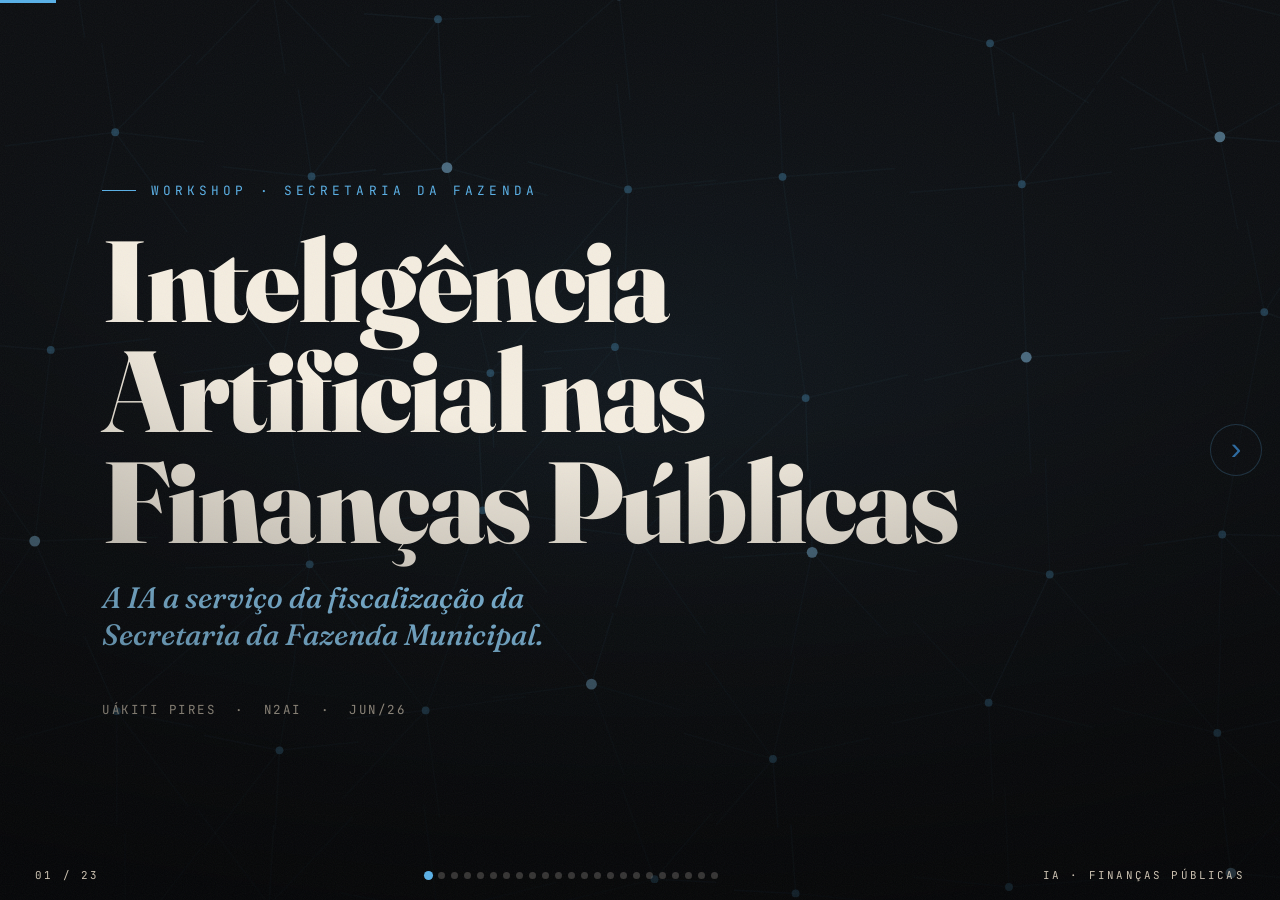
==== index.html @ 107356e9 "Revisão de textos, layout, favicon e transcrição dos slides - Revisão de texto em ~20 slides: título" ====
<!DOCTYPE html>
<html lang="pt-BR">
<head>
<meta charset="UTF-8">
<meta name="viewport" content="width=device-width, initial-scale=1.0, maximum-scale=1.0, user-scalable=no, viewport-fit=cover">
<title>IA nas Finanças Públicas — Workshop</title>
<link rel="icon" href="favicon.ico" sizes="any">
<link rel="preconnect" href="https://fonts.googleapis.com">
<link rel="preconnect" href="https://fonts.gstatic.com" crossorigin>
<link href="https://fonts.googleapis.com/css2?family=Fraunces:ital,opsz,wght@0,9..144,300;0,9..144,500;0,9..144,600;0,9..144,900;1,9..144,500&family=Archivo:wght@300;400;500;600;700&family=JetBrains+Mono:wght@400;600&display=swap" rel="stylesheet">
<link rel="stylesheet" href="css/style.css">
</head>
<body>
<div class="grain"></div>
<div class="vignette"></div>
<div class="progress" id="progress"></div>

<div class="deck" id="deck">

  <!-- ============ SLIDE 1 ============ -->
  <section class="slide active" id="s1">
    <img class="web-bg" src="imgs/connection-web.svg" alt="" aria-hidden="true" />
    <div class="kicker">Workshop · Secretaria da Fazenda</div>
    <h1 class="big">Inteligência<br>Artificial nas<br>Finanças Públicas</h1>
    <p class="sub reveal">A IA a serviço da fiscalização da<br>Secretaria da Fazenda Municipal.</p>
    <p class="meta">Uákiti Pires&nbsp;&nbsp;·&nbsp;&nbsp;N2AI&nbsp;&nbsp;·&nbsp;&nbsp;Jun/26</p>
  </section>

<!-- ============ SLIDE 2 — AGENDA ============ -->
  <section class="slide" id="s2">
    <div class="kicker"><div class="clickcue"><span class="pulse"></span></div>O caminho de hoje</div>
    <h2>Cronograma</h2>
    <div class="agenda">
      <div class="step reveal"><span class="num">01</span><span class="txt">Por que a IA importa — e por que agora</span></div>
      <div class="step reveal"><span class="num">02</span><span class="txt">Quem já trilha esse caminho</span></div>
      <div class="step reveal"><span class="num">03</span><span class="txt">A escada de conceitos: do chat ao agente</span></div>
      <div class="step reveal"><span class="num">04</span><span class="txt">Demonstrações ao vivo</span></div>
      <div class="step reveal"><span class="num">05</span><span class="txt">Como implementar a IA</span></div>
    </div>
  </section>

<!-- ============ SLIDE (novo) — A EVOLUÇÃO DO TRABALHO ============ -->
  <section class="slide" id="s-evolucao">
    <div class="kicker">As mudanças do mundo</div>
    <h2>A evolução do trabalho</h2>
    <div class="carousel" data-carousel>
      <div class="carousel-track">
        <div class="carousel-item"><img src="imgs/evolucao-1-datilografa.png" alt="Datilógrafa à máquina de escrever" /></div>
        <div class="carousel-item"><img src="imgs/evolucao-2-analista.png" alt="Analista ao computador" /></div>
        <div class="carousel-item"><img src="imgs/evolucao-3-programadora.png" alt="Programadora trabalhando com IA" /></div>
      </div>
      <button class="carousel-btn prev" type="button" aria-label="Imagem anterior">&#8249;</button>
      <button class="carousel-btn next" type="button" aria-label="Próxima imagem">&#8250;</button>
      <div class="carousel-dots" aria-hidden="true"></div>
    </div>
  </section>

<!-- ============ SLIDE 4 — EVOLUÇÃO INTERFACES ============ -->
  <section class="slide" id="s4">
    <div class="kicker"><div class="clickcue"><span class="pulse"></span></div>70 anos de história</div>
    <h2>A mesma tarefa,<br>cinco linguagens</h2>
    <div class="evo two-col">
      <div class="evo-left">
        <div class="row reveal"><span class="gen">Binário</span><span class="code">01001000 01001001 00100000 10101010 10100001 00111100 01001000 11011011</span></div>
        <div class="row reveal"><span class="gen">COBOL</span><span class="code">READ ISS-FILE    PERFORM UNTIL EOF    IF VALOR-ISS-ABERTO &gt; 0        ADD VALOR-ISS-ABERTO TO TOTAL-ISS(CONTRIBUINTE)    END-IF    READ ISS-FILE     END-PERFORM     SORT TABELA-CONTRIBUINTES DESCENDING KEY TOTAL-ISS      PERFORM VARYING WS-INDICE FROM 1 BY 1 UNTIL WS-INDICE &gt; 10    DISPLAY CONTRIBUINTE(WS-INDICE) TOTAL-ISS(WS-INDICE)    END-PERFORM</span></div>
        <div class="row reveal"><span class="gen">Python</span><span class="code">df_iss.filter(col("valor_iss_aberto") &gt; 0).groupBy("contribuinte").agg(sum("valor_iss_aberto").alias("total_iss_aberto")).orderBy(desc("total_iss_aberto")).limit(10)</span></div>
        <div class="row reveal"><span class="gen">SQL</span><span class="code">SELECT  contribuinte, SUM(valor_iss_aberto)  FROM tb_iss WHERE valor_iss_aberto &gt; 0 GROUP BY contribuinte ORDER BY 2 DESC LIMIT 10;</span></div>
      </div>
      <div class="evo-right">
        <div class="row reveal prompt"><span class="gen">IA · Prompt</span><span class="code">"mostre os 10 principais contribuintes com ISS em aberto"</span></div>
      </div>
    </div>
  </section>

<!-- ============ SLIDE 3 — CENÁRIO ============ -->
  <section class="slide" id="s3">
    <div class="kicker"><div class="clickcue"><span class="pulse"></span></div>O descompasso</div>
    <div class="concept">
      <div class="txtcol">
        <h2>Os dados crescem<br>A equipe, não</h2>
        <p class="lead reveal">Mais notas fiscais de serviço, mais inscrições em dívida ativa, mais processos — e a mesma quantidade de fiscais. Ao mesmo tempo, a <strong>Lei de Acesso à Informação</strong> e a <strong>Lei de Responsabilidade Fiscal</strong> vigiam cada passo.</p>
        <p class="lead reveal">A análise ainda é feita, hoje, <em class="hl">contribuinte por contribuinte</em>. A IA não substitui o exercício do poder de polícia. Ela amplia o alcance dos seus olhos.</p>
      </div>
      <div class="art">
        <img class="reveal" src="imgs/fiscal_tributário.jpg" alt="Fiscal tributário ao trabalho" />
      </div>
    </div>
  </section>

<!-- ============ SLIDE 5 — NÚMEROS ============ -->
  <section class="slide" id="s5">
    <div class="kicker"><div class="clickcue"><span class="pulse"></span></div>A complexidade brasileira</div>
    <h2>O oceano em que<br>vocês nadam</h2>
    <div class="nums">
      <div class="n reveal"><div class="fig">+541 mil</div><div class="cap">normas tributárias criadas desde a Constituição de 1988 (IBPT)</div></div>
      <div class="n reveal"><div class="fig">~R$ 5,69 tri</div><div class="cap">contencioso tributário estimado em 2020 (Insper)</div></div>
      <div class="n reveal"><div class="fig">1.500 h</div><div class="cap">por ano para uma empresa cumprir obrigações fiscais — entre as piores do mundo (Banco Mundial)</div></div>
    </div>
    <p class="lead reveal" style="margin-top:2rem">Antes mesmo de absorver a Reforma da <strong>Emenda Constitucional nº 132/2023</strong>. Nenhum ser humano consegue manter esse volume de informações apenas na memória enquanto cruza milhões de lançamentos.</p>
  </section>

<!-- ============ SLIDE 7 — PAPEL DO FISCAL (perspectiva c/ ilustração) ============ -->
  <section class="slide" id="s7">
    <div class="persp">
      <div class="txtcol">
        <div class="kicker"><div class="clickcue"><span class="pulse"></span></div>O papel do fiscal</div>
        <h2>A IA é o seu copiloto</h2>
        <p class="lead reveal">A IA tira o trabalho mecânico e devolve o que define a profissão: análise, interpretação da norma, juízo.</p>
        <p class="lead reveal">A decisão de autuar e o lançamento do crédito tributário são exercício do <strong>poder de polícia</strong> — e o poder de polícia, por lei e por natureza, é <em class="hl">indelegável</em>. A máquina não tem, e não pode ter, essa competência. Ela é de vocês.</p>
      </div>
      <div class="illus">
        <!-- ilustração: cockpit / copiloto, baseada no texto -->
        <img class="reveal" src="imgs/ia-copilot.png" alt="A IA como copiloto do fiscal" />
      </div>
    </div>
  </section>

<!-- ============ SLIDE 6 — PROVA SOCIAL ============ -->
  <section class="slide" id="s6">
    <div class="kicker">Quem já está nessa estrada</div>
    <h2>Não é futuro<br>É notícia de jornal</h2>
    <div class="carousel news-carousel" data-carousel data-autoplay>
      <div class="carousel-track">
        <div class="carousel-item" data-site="SEFAZ-CE" data-url="https://www.ce.gov.br/sefaz/2025/02/19/sefaz-utiliza-inteligencia-artificial-para-detectar-empresas-noteiras/"><img src="imgs/noticia_1_sefazce_ia-detecta-empresas-noteiras.png" alt="Notícia — SEFAZ-CE"></div>
        <div class="carousel-item" data-site="Serpro" data-url="http://serpro.gov.br/menu/noticias/noticias-2025/ia-contra-fraudes-congresso-febraban/"><img src="imgs/noticia_2_serpro_ia-contra-fraudes-2-congresso-febraban.png" alt="Notícia — Serpro"></div>
        <div class="carousel-item" data-site="Contec" data-url="https://contec.org.br/contra-golpes-virtuais-veja-como-bancos-usam-ia-para-rastrear-acoes-suspeitas-e-barrar-ameacas/"><img src="imgs/noticia_3_contec_ia-contra-golpes-virtuais.png" alt="Notícia — Contec"></div>
        <div class="carousel-item" data-site="Feedzai" data-url="https://www.feedzai.com/pt-br/pressrelease/tendencias-de-fraude-com-ia-2025/"><img src="imgs/noticia_4_feedzai_fraudes-com-ia.png" alt="Notícia — Feedzai"></div>
        <div class="carousel-item" data-site="MGI · gov.br" data-url="https://www.gov.br/gestao/pt-br/assuntos/noticias/2026/abril/mgi-institui-politica-de-governanca-de-inteligencia-artificial-no-ambito-do-ministerio"><img src="imgs/noticia_5_gov.br_politica-mgi-para-ia.png" alt="Notícia — MGI"></div>
        <div class="carousel-item" data-site="MGI · gov.br" data-url="https://www.gov.br/gestao/pt-br/central-de-conteudo/publicacoes/planos/e-ia"><img src="imgs/noticia_6_gov.br_estrategia-ia-eai-mgi.png" alt="Notícia — MGI (E-IA)"></div>
        <div class="carousel-item" data-site="Receita Federal" data-url="https://www.gov.br/receitafederal/pt-br/assuntos/noticias/2026/fevereiro/receita-federal-publica-politica-de-inteligencia-artificial-com-foco-em-responsabilidade-transparencia-e-supervisao-humana"><img src="imgs/noticia_7_receitafederal_ia-responsavel.png" alt="Notícia — Receita Federal"></div>
        <div class="carousel-item" data-site="Min. da Fazenda" data-url="https://www.gov.br/fazenda/pt-br/assuntos/noticias/2025/junho/regulacao-equilibrada-da-inteligencia-artificial-ajudara-a-fortalecer-o-novo-ciclo-de-desenvolvimento-do-pais"><img src="imgs/noticia_8_fazenda_regulacao-ia.png" alt="Notícia — Ministério da Fazenda"></div>
        <div class="carousel-item" data-site="Correio da Manhã" data-url="https://www.correiodamanha.com.br/nacional/brasil/2026/05/285198-governo-defende-regulacao-da-ia-por-nivel-de-risco.html"><img src="imgs/noticia_9_correiodamanha_regulacao-ia.png" alt="Notícia — Correio da Manhã"></div>
        <div class="carousel-item" data-site="Fazenda RS" data-url="https://fazenda.rs.gov.br/uso-de-ia-no-servico-publico-e-tema-de-workshop"><img src="imgs/noticia_10_fazenda-rs_workshop-ia.png" alt="Notícia — Fazenda RS"></div>
        <div class="carousel-item" data-site="Febraban Tech" data-url="https://febrabantech.febraban.org.br/temas/inteligencia-artificial/febraban-tech-2026-destaca-parceria-entre-ia-autonoma-e-lideranca-humana"><img src="imgs/noticia_11_febrabantech_ia-febraban-tech-2026.png" alt="Notícia — Febraban Tech"></div>
        <div class="carousel-item" data-site="Febraban" data-url="https://portal.febraban.org.br/noticia/4396/pt-br/"><img src="imgs/noticia_12_febraban_ia-estudo-febraban.png" alt="Notícia — Febraban"></div>
        <div class="carousel-item" data-site="InvestNews" data-url="https://investnews.com.br/financas/tentativas-golpes-financeiros-usam-ia/"><img src="imgs/noticia_13_investnews_golpes-deepfak-ia.png" alt="Notícia — InvestNews"></div>
      </div>
      <button class="carousel-btn prev" type="button" aria-label="Notícia anterior">&#8249;</button>
      <button class="carousel-btn next" type="button" aria-label="Próxima notícia">&#8250;</button>
      <div class="carousel-caption"><a class="carousel-cap-link" href="#" target="_blank" rel="noopener"></a></div>
      <div class="carousel-dots" aria-hidden="true"></div>
    </div>
    <p class="carousel-note">Casos reais de adoção de IA no setor público e privado.</p>
  </section>

<!-- ============ SLIDE 8 — 5W2H ============ -->
  <section class="slide" id="s8">
    <div class="kicker"><div class="clickcue"><span class="pulse"></span></div>O que a IA já faz</div>
    <div class="concept">
      <div class="txtcol">
        <h2>O que a máquina responde?</h2>
        <p class="lead reveal">Por décadas o computador só respondia perguntas fáceis como: <em class="hl">o que, quem, quando, onde e quanto</em>. Bastava consultar um banco de dados. O salto da IA está no difícil — o <em class="hl">por quê</em> e o <em class="hl">como</em>.</p>
      </div>
      <div class="art">
        <svg class="responde reveal" viewBox="0 0 640 480" xmlns="http://www.w3.org/2000/svg" font-family="Archivo, Arial, sans-serif" text-anchor="middle">
          <defs>
            <marker id="ah-pc" viewBox="0 0 10 10" refX="8.5" refY="5" markerWidth="6.5" markerHeight="6.5" orient="auto"><path d="M0,1 L9,5 L0,9 Z" fill="#9098a0"/></marker>
            <marker id="ah-ia" viewBox="0 0 10 10" refX="8.5" refY="5" markerWidth="6.5" markerHeight="6.5" orient="auto"><path d="M0,1 L9,5 L0,9 Z" fill="#5ab0e6"/></marker>
          </defs>
          <text x="320" y="36" fill="#8fd0f7" font-size="26" font-weight="700" letter-spacing="2">5W2H</text>
          <circle cx="78" cy="250" r="58" fill="#9098a0" stroke="#c4c9cf" stroke-width="2"/>
          <text x="78" y="259" fill="#ffffff" font-size="26" font-weight="700">PC</text>
          <circle cx="562" cy="250" r="58" fill="#8fd0f7" stroke="#5ab0e6" stroke-width="2"/>
          <text x="562" y="259" fill="#0d3553" font-size="26" font-weight="700">IA</text>
          <!-- cada linha do 5W2H + suas setas conectadas; revelação sequencial -->
          <g class="w2h-row" font-size="15.5" style="animation-delay:.12s">
            <line class="arr arr-pc" x1="138" y1="250" x2="210" y2="108" marker-end="url(#ah-pc)"/>
            <line class="arr arr-ia" x1="502" y1="250" x2="430" y2="108" marker-end="url(#ah-ia)"/>
            <text x="320" y="112" fill="#e6dfd2"><tspan fill="#8fd0f7" font-weight="600">What</tspan> (o quê) – descreve</text>
          </g>
          <g class="w2h-row" font-size="15.5" style="animation-delay:.30s">
            <line class="arr arr-ia" x1="502" y1="250" x2="430" y2="154" marker-end="url(#ah-ia)"/>
            <text x="320" y="158" fill="#e6dfd2"><tspan fill="#8fd0f7" font-weight="600">Why</tspan> (por quê) – explica</text>
          </g>
          <g class="w2h-row" font-size="15.5" style="animation-delay:.48s">
            <line class="arr arr-pc" x1="138" y1="250" x2="210" y2="200" marker-end="url(#ah-pc)"/>
            <line class="arr arr-ia" x1="502" y1="250" x2="430" y2="200" marker-end="url(#ah-ia)"/>
            <text x="320" y="204" fill="#e6dfd2"><tspan fill="#8fd0f7" font-weight="600">Who</tspan> (quem) – identifica</text>
          </g>
          <g class="w2h-row" font-size="15.5" style="animation-delay:.66s">
            <line class="arr arr-pc" x1="138" y1="250" x2="210" y2="246" marker-end="url(#ah-pc)"/>
            <line class="arr arr-ia" x1="502" y1="250" x2="430" y2="246" marker-end="url(#ah-ia)"/>
            <text x="320" y="250" fill="#e6dfd2"><tspan fill="#8fd0f7" font-weight="600">When</tspan> (quando) – data</text>
          </g>
          <g class="w2h-row" font-size="15.5" style="animation-delay:.84s">
            <line class="arr arr-pc" x1="138" y1="250" x2="210" y2="292" marker-end="url(#ah-pc)"/>
            <line class="arr arr-ia" x1="502" y1="250" x2="430" y2="292" marker-end="url(#ah-ia)"/>
            <text x="320" y="296" fill="#e6dfd2"><tspan fill="#8fd0f7" font-weight="600">Where</tspan> (onde) – localiza</text>
          </g>
          <g class="w2h-row" font-size="15.5" style="animation-delay:1.02s">
            <line class="arr arr-ia" x1="502" y1="250" x2="430" y2="338" marker-end="url(#ah-ia)"/>
            <text x="320" y="342" fill="#e6dfd2"><tspan fill="#8fd0f7" font-weight="600">How</tspan> (como) – executa</text>
          </g>
          <g class="w2h-row" font-size="15.5" style="animation-delay:1.20s">
            <line class="arr arr-pc" x1="138" y1="250" x2="210" y2="384" marker-end="url(#ah-pc)"/>
            <line class="arr arr-ia" x1="502" y1="250" x2="430" y2="384" marker-end="url(#ah-ia)"/>
            <text x="320" y="388" fill="#e6dfd2"><tspan fill="#8fd0f7" font-weight="600">How much</tspan> (quanto) – estima</text>
          </g>
        </svg>
      </div>
    </div>
  </section>

<!-- ============ SLIDE (novo) — A IMPRECISÃO DA IA ============ -->
  <section class="slide" id="s-imprecisao">
    <div class="kicker"><div class="clickcue"><span class="pulse"></span></div>Errar é humano?</div>
    <div class="concept">
      <div class="txtcol">
        <h2>A imprecisão da IA</h2>
        <p class="lead reveal">Hoje a IA <em class="hl">alucina, delira, esquece</em> e até pode inventar um artigo de lei com cara de verdade, afirmando categoricamente que está certa mesmo estando errada.<br>Já os humanos, além de poderem cometer <em class="hl">os mesmos erros</em>, ainda se cansam, se distraem, têm vieses e não conseguem ler nem lembrar milhões de registros.</p>
      </div>
      <div class="art">
        <img class="reveal" src="imgs/calculadora_x_dados.png" alt="Calculadora e dados — precisão e imprecisão" />
      </div>
    </div>
  </section>

<!-- ============ SLIDE 9 — LIMITES ============ -->
  <section class="slide" id="s9">
    <div class="kicker"><div class="clickcue"><span class="pulse"></span></div>Limites — de máquinas e de humanos</div>
    <div class="concept">
      <div class="txtcol">
        <h2>IA x Humanos</h2>
        <p class="lead reveal">Então a solução é não confiar cegamente em nenhum dos dois. Precisamos planejar uma forma de trabalho conjunto para que um corrija o outro: a máquina amplia o alcance e a velocidade; o humano valida o juízo e a veracidade.<br>Os erros de um não são os erros do outro.</p>
      </div>
      <div class="art">
        <img class="reveal" src="imgs/humano_x_ia.png" alt="Humano e IA em colaboração" />
      </div>
    </div>
  </section>

<!-- ============ SLIDE 11 — EFICIÊNCIA x EFICÁCIA ============ -->
  <section class="slide" id="s11">
    <div class="kicker"><div class="clickcue"><span class="pulse"></span></div>A distinção que muda tudo</div>
    <h2>Eficiência não é<br>eficácia</h2>
    <div class="effgrid">
      <div class="box"><h3>Eficiência</h3><p>Fazer a tarefa do jeito certo — com menos esforço e menos tempo.</p></div>
      <div class="box"><h3>Eficácia</h3><p>Fazer a tarefa <em class="hl">certa</em> — aquela que realmente produz resultado.</p></div>
    </div>
    <div class="reveal" style="margin-top:2rem;display:flex;align-items:center;gap:1.6rem;flex-wrap:wrap">
      <span class="mult">10×</span>
      <p class="lead" style="margin-top:0;max-width:40ch">O profissional <strong>sênior</strong>, que já sabe qual é a tarefa certa, multiplica a produtividade ao delegar a execução à IA. Nas mãos erradas, a IA só acelera o erro.</p>
      <span class="rocket-link" modal-link="https://horariomundial.lorduakiti.com.br/about.html" role="button" tabindex="0" aria-label="Saiba mais" title="Saiba mais">
        <svg viewBox="0 0 24 24" fill="none" stroke="currentColor" stroke-width="1.6" stroke-linecap="round" stroke-linejoin="round" aria-hidden="true">
          <path d="M4.5 16.5c-1.5 1.26-2 5-2 5s3.74-.5 5-2c.71-.84.7-2.13-.09-2.91a2.18 2.18 0 0 0-2.91-.09z"/>
          <path d="m12 15-3-3a22 22 0 0 1 2-3.95A12.88 12.88 0 0 1 22 2c0 2.72-.78 7.5-6 11a22.35 22.35 0 0 1-4 2z"/>
          <path d="M9 12H4s.55-3.03 2-4c1.62-1.08 5 0 5 0"/>
          <path d="M12 15v5s3.03-.55 4-2c1.08-1.62 0-5 0-5"/>
        </svg>
      </span>
    </div>
  </section>

<!-- ============ SLIDE 12 — GOVERNANÇA ============ -->
  <section class="slide" id="s12">
    <div class="kicker"><div class="clickcue"><span class="pulse"></span></div>Dados, governança &amp; LGPD</div>
    <div class="concept">
      <div class="txtcol">
        <h2>Governança não é freio<br>É a condição</h2>
        <p class="lead">Sem dado de qualidade, não há IA confiável. No setor público, ela opera sob a <strong>LGPD</strong> e o <strong>sigilo fiscal</strong>, com controle de acesso e supervisão humana.</p>
        <p class="lead reveal">Se a IA aponta um contribuinte, ela precisa explicar por que apontou aquele contribuinte com as devidas justificativas dos motivos da indicação — como um auto de infração precisa de <em class="hl">motivação</em>. IA sem fundamentação não se sustenta num processo. Assim como um lançamento sem motivação não se sustenta.</p>
      </div>
      <div class="art">
        <div class="carousel flow-carousel" data-carousel>
          <div class="carousel-track">
            <div class="carousel-item"><img src="imgs/fluxo_dados_1.jpg" alt="Fluxo de dados — etapa 1"></div>
            <div class="carousel-item"><img src="imgs/fluxo_dados_2.jpg" alt="Fluxo de dados — etapa 2"></div>
            <div class="carousel-item"><img src="imgs/fluxo_dados_3.jpg" alt="Fluxo de dados — etapa 3"></div>
            <div class="carousel-item"><img src="imgs/fluxo_dados_4.jpg" alt="Fluxo de dados — etapa 4"></div>
            <div class="carousel-item"><img src="imgs/fluxo_dados_5.jpg" alt="Fluxo de dados — etapa 5"></div>
          </div>
          <button class="carousel-btn prev" type="button" aria-label="Anterior">&#8249;</button>
          <button class="carousel-btn next" type="button" aria-label="Próxima">&#8250;</button>
          <div class="carousel-dots" aria-hidden="true"></div>
        </div>
      </div>
    </div>
  </section>

<!-- ============ SLIDE 13 — CAMADA ONTOLÓGICA ============ -->
  <section class="slide" id="s13">
    <div class="kicker"><div class="clickcue"><span class="pulse"></span></div>A fundação invisível</div>
    <div class="concept">
      <div class="txtcol">
        <h2>A camada<br>ontológica</h2>
        <p class="lead">A camada ontológica, ou informações de metadados dos processos, é um mapa de significados que ensina à máquina o que é um <strong>contribuinte</strong>, um <strong>fato gerador</strong>, o que separa um débito <em class="hl">suspenso</em> de um em <em class="hl">dívida ativa</em>.</p>
        <p class="lead reveal">É para a IA o que as definições do Código Tributário são para o Direito. Sem o mapa, a IA adivinha. Com ele, ela raciocina sobre a realidade jurídica do município.</p>
      </div>
      <div class="art">
        <svg class="wordcloud" viewBox="0 0 600 520" xmlns="http://www.w3.org/2000/svg" font-family="Archivo, Arial, sans-serif" text-anchor="middle">
          <rect class="cloud-bg" x="0" y="0" width="600" height="520" rx="14" fill="#ffffff"/>
          <g class="cloud-level" data-level="1" fill="#3a3a3a" font-weight="600" font-size="24">
            <text x="293.5" y="213.6">SEFAZ</text>
            <text x="325.0" y="327.2">ICMS</text>
            <text x="269.1" y="327.5">ISS</text>
            <text x="233.0" y="203.8">IOF</text>
            <text x="286.3" y="174.1">CAT</text>
            <text x="347.8" y="183.6">PAT</text>
            <text x="343.1" y="363.0">ITBI</text>
            <text x="275.4" y="371.6">IPTU</text>
            <text x="215.5" y="336.1">IPVA</text>
            <text x="248.7" y="143.9">Fazenda</text>
            <text x="336.2" y="136.5">FISCO</text>
            <text x="411.1" y="185.1">DIFAL</text>
            <text x="402.4" y="335.4">NFe</text>
          </g>
          <g class="cloud-level" data-level="2" fill="#585858" font-weight="600" font-size="19">
            <text x="363.2" y="396.2">Federal</text>
            <text x="269.9" y="409.8">Estadual</text>
            <text x="186.8" y="362.6">Municipal</text>
            <text x="185.1" y="200.8">DTe</text>
            <text x="437.2" y="238.3">AR</text>
            <text x="229.1" y="106.9">Lei 192/2022</text>
            <text x="440.3" y="155.6">Lei 116/2003</text>
            <text x="385.1" y="430.1">Lei 87/1996</text>
            <text x="227.0" y="438.9">Lei 8.137/1990</text>
            <text x="238.5" y="81.4">Lei 8.429/1992</text>
            <text x="404.9" y="98.7">Lei 12.527/2011</text>
            <text x="475.1" y="368.6">Lei 13.709/2018</text>
            <text x="500.6" y="284.2">Lei 5.172/1966</text>
            <text x="333.3" y="469.3">Lei 11.101/2005</text>
          </g>
          <g class="cloud-level" data-level="3" fill="#787878" font-weight="500" font-size="14.5">
            <text x="451.4" y="213.8">Constituição Federal 1988</text>
            <text x="155.2" y="304.0">LGPD</text>
            <text x="167.9" y="334.4">LAI</text>
            <text x="131.5" y="388.7">Lei Estadual 104/2013</text>
            <text x="110.1" y="169.3">Lei Estadual 16469/2009</text>
            <text x="252.1" y="54.9">Lei Estadual 13800/2001</text>
            <text x="109.7" y="278.3">CTE 11651/1991</text>
            <text x="468.2" y="124.7">Decreto RCTE 4852/1997</text>
            <text x="110.7" y="236.4">IN I99/2022-SRE</text>
            <text x="465.6" y="341.2">Anexo XII</text>
            <text x="498.9" y="238.6">Anexo XVIII</text>
            <text x="103.0" y="140.5">Ajuste SINIEF 7/2005</text>
            <text x="270.0" y="31.0">Ajuste SINIEF 19/2016</text>
            <text x="346.2" y="506.2">Ajuste SINIEF 21/2010</text>
            <text x="452.1" y="56.1">Lei Municipal 01/1998</text>
            <text x="155.8" y="491.1">Lei Municipal 1.488/2010</text>
            <text x="300.0" y="264.9">Lei Complementar Municipal 101/2000</text>
            <text x="300.0" y="264.9">Emenda Constitucional 132/2023</text>
            <text x="452.9" y="318.1">FICG</text>
            <text x="120.8" y="195.5">FIEG</text>
            <text x="449.1" y="403.3">FAEG</text>
            <text x="117.9" y="319.3">CRA</text>
            <text x="107.9" y="349.2">CRC</text>
            <text x="518.0" y="305.7">CRE</text>
            <text x="133.6" y="422.0">ADI</text>
            <text x="134.4" y="100.0">ADC</text>
            <text x="532.6" y="332.3">ADPF</text>
            <text x="482.8" y="425.9">RE-RG</text>
            <text x="443.7" y="462.5">PETEL</text>
            <text x="55.4" y="319.6">Fudeinfra</text>
            <text x="54.1" y="209.9">PROGOIÁS</text>
            <text x="402.6" y="28.6">FOMENTAR</text>
            <text x="550.2" y="192.6">PRODUZIR</text>
          </g>
          <g class="cloud-level" data-level="4" fill="#9c9c9c" font-weight="400" font-size="12">
            <text x="72.0" y="408.0">Fiscalização</text>
            <text x="109.4" y="453.8">Infrações</text>
            <text x="45.4" y="355.0">Tributos</text>
            <text x="129.2" y="255.0">Ativo</text>
            <text x="100.9" y="76.0">Passivo</text>
            <text x="526.7" y="100.6">Receita</text>
            <text x="557.6" y="153.8">Despesa</text>
            <text x="558.6" y="305.4">Dívida</text>
            <text x="461.8" y="186.2">CPF</text>
            <text x="99.8" y="108.7">CNPJ</text>
            <text x="551.6" y="393.6">Intimação</text>
            <text x="517.8" y="445.9">Ampla Defesa</text>
            <text x="106.6" y="42.3">Contraditório</text>
            <text x="300.0" y="264.1">Imposto Interestadual</text>
            <text x="505.4" y="20.1">Base de Cálculo</text>
            <text x="300.0" y="264.1">Alíquota Estadual</text>
            <text x="300.0" y="264.1">Alíquota Municipal</text>
            <text x="473.3" y="489.6">Fato Gerador</text>
            <text x="300.0" y="264.1">Créditos Tributários</text>
          </g>
          <g class="cloud-level" data-level="5" fill="#c2c2c2" font-weight="400" font-size="9.5">
            <text x="520.9" y="255.5">Contribuinte</text>
            <text x="73.7" y="17.0">Não Contribuinte</text>
            <text x="344.6" y="155.2">Dias Úteis</text>
            <text x="555.1" y="427.5">Impugnação</text>
            <text x="42.5" y="435.4">Conselheiros</text>
            <text x="554.0" y="464.1">Presidente</text>
            <text x="300.0" y="263.2">Notórios Conhecimentos</text>
            <text x="300.0" y="263.2">Representação Fazendária</text>
            <text x="31.0" y="296.5">Recorrer</text>
            <text x="88.9" y="257.6">Prazos</text>
            <text x="300.0" y="263.2">Súmula Vinculante</text>
            <text x="246.5" y="162.5">Local</text>
            <text x="573.1" y="334.6">Consumo</text>
            <text x="26.7" y="110.1">Crédito</text>
            <text x="576.1" y="211.7">Débito</text>
            <text x="300.0" y="263.2">Denúncia Espontânea</text>
            <text x="548.1" y="501.9">Denúncia</text>
            <text x="30.1" y="34.0">Embargo</text>
            <text x="300.0" y="263.2">Fiscalização</text>
            <text x="300.0" y="263.2">Ordem de Serviço</text>
            <text x="300.0" y="263.2">Nulidade Absoluta</text>
            <text x="300.0" y="263.2">Princípios</text>
            <text x="300.0" y="263.2">Elisão Fiscal</text>
            <text x="300.0" y="263.2">Arrendamento Mercantil</text>
            <text x="300.0" y="263.2">Isenção</text>
            <text x="300.0" y="263.2">Responsável</text>
            <text x="300.0" y="263.2">Solidário</text>
            <text x="300.0" y="263.2">Transporte</text>
            <text x="300.0" y="263.2">Mercadoria</text>
            <text x="300.0" y="263.2">Comunicação</text>
            <text x="300.0" y="263.2">Transferência</text>
            <text x="300.0" y="263.2">Responsabilidade Tributária</text>
            <text x="300.0" y="263.2">Responsável</text>
            <text x="300.0" y="263.2">Sujeição Passiva</text>
            <text x="300.0" y="263.2">Contabilidade</text>
            <text x="300.0" y="263.2">Incidência</text>
            <text x="300.0" y="263.2">Vigência</text>
            <text x="300.0" y="263.2">Aplicação</text>
            <text x="300.0" y="263.2">Integração</text>
            <text x="300.0" y="263.2">Interpretação</text>
            <text x="300.0" y="263.2">Aspectos</text>
            <text x="300.0" y="263.2">Supervisão</text>
            <text x="300.0" y="263.2">Orientação</text>
            <text x="300.0" y="263.2">Controle</text>
            <text x="300.0" y="263.2">Arrecadação Tributária</text>
            <text x="300.0" y="263.2">Economia</text>
            <text x="29.5" y="236.9">Ética</text>
            <text x="300.0" y="263.2">Servidor Público</text>
            <text x="300.0" y="263.2">Direito Administrativo</text>
            <text x="300.0" y="263.2">Improbidade Administrativa</text>
            <text x="300.0" y="263.2">Administração Pública</text>
            <text x="300.0" y="263.2">Direito Tributário</text>
            <text x="300.0" y="263.2">Legislação</text>
            <text x="300.0" y="263.2">Repartição Constitucional</text>
            <text x="300.0" y="263.2">Pessoal</text>
            <text x="300.0" y="263.2">Terceiros</text>
            <text x="300.0" y="263.2">Sucessores</text>
            <text x="300.0" y="263.2">Plano de Contas</text>
            <text x="300.0" y="263.2">Demonstrações Contábeis</text>
            <text x="300.0" y="263.2">Plurianual</text>
            <text x="300.0" y="263.2">Diretrizes Orçamentárias</text>
            <text x="300.0" y="263.2">Licitação</text>
            <text x="300.0" y="263.2">Empenho</text>
            <text x="300.0" y="263.2">Liquidação</text>
            <text x="300.0" y="263.2">Pagamento</text>
            <text x="300.0" y="263.2">Poder de Polícia</text>
            <text x="300.0" y="263.2">Auto de Infração</text>
            <text x="300.0" y="263.2">Execução Fiscal</text>
            <text x="300.0" y="263.2">Responsabilidade Fiscal</text>
            <text x="300.0" y="263.2">Natureza Jurídica</text>
            <text x="300.0" y="263.2">Competência Tributária</text>
            <text x="300.0" y="263.2">Imunidade</text>
            <text x="300.0" y="263.2">Fato Imponível</text>
            <text x="300.0" y="263.2">Ano Calendário</text>
            <text x="300.0" y="263.2">Limites</text>
            <text x="300.0" y="263.2">Certidões</text>
            <text x="554.3" y="69.6">Bens</text>
            <text x="26.0" y="72.8">Fraude</text>
            <text x="300.0" y="263.2">Alienação</text>
            <text x="300.0" y="263.2">Ilimitado</text>
            <text x="300.0" y="263.2">Limitado</text>
            <text x="300.0" y="263.2">Quotas</text>
            <text x="300.0" y="263.2">Sociedades</text>
            <text x="300.0" y="263.2">Sócios</text>
            <text x="300.0" y="263.2">Falência</text>
            <text x="300.0" y="263.2">Cobrança</text>
            <text x="300.0" y="263.2">Preferências</text>
            <text x="300.0" y="263.2">Garantias</text>
            <text x="300.0" y="263.2">Privilégios</text>
            <text x="300.0" y="263.2">Denúncia</text>
            <text x="300.0" y="263.2">Modalidades</text>
            <text x="300.0" y="263.2">Suspensão</text>
            <text x="300.0" y="263.2">Extinção</text>
            <text x="300.0" y="263.2">Recuperação Judicial</text>
            <text x="300.0" y="263.2">Crimes</text>
            <text x="300.0" y="263.2">Relações de Consumo</text>
            <text x="300.0" y="263.2">Súmula Vinculante</text>
            <text x="300.0" y="263.2">Emenda Constitucional</text>
            <text x="300.0" y="263.2">Meios de Atuação</text>
            <text x="300.0" y="263.2">Ciclo</text>
            <text x="300.0" y="263.2">Período</text>
          </g>
          <g class="cloud-center"><text x="300" y="275.6" fill="#cc1f1f" font-weight="800" font-size="46">CONTEXTO</text></g>
        </svg>
      </div>
    </div>
  </section>

<!-- ============ SLIDE 10 — NÍVEIS / ESCADA ============ -->
  <section class="slide" id="s10">
    <div class="kicker"><div class="clickcue"><span class="pulse"></span></div>Níveis de maturidade</div>
    <div class="concept">
      <div class="txtcol">
        <h2>4 Níveis de uso</h2>
        <p class="lead">IA não é só um chat interessante. Esse é apenas o primeiro degrau.<br>No topo estão os <em class="hl">sistemas baseados em agentes</em>: que possuem agentes autônomos que planejam, dividem o trabalho e colaboram entre si. Dessa forma não é mais necessário desenvolver apenas sistemas corporativos com lógica determinística, para solucionar todos os problemas de negócio ou otimizar os processos empresariais e governamentais.</p>
      </div>
      <div class="art">
<svg class="levels-circles" viewBox="0 0 300 300" xmlns="http://www.w3.org/2000/svg" font-family="Archivo, Arial, sans-serif" text-anchor="middle">
          <g class="reveal">
            <circle cx="150" cy="150" r="42" fill="#ffffff"/>
            <text x="150" y="154" fill="#111111" font-size="11" font-weight="600">Chat simples</text>
          </g>
          <g class="reveal">
            <circle cx="150" cy="150" r="58" fill="none" stroke="#cfe8f8" stroke-width="32"/>
            <text x="150" y="95" fill="#0d2f4d" font-size="12">Contexto Real</text>
          </g>
          <g class="reveal">
            <circle cx="150" cy="150" r="90" fill="none" stroke="#9fd0f0" stroke-width="32"/>
            <text x="150" y="64" fill="#0d2f4d" font-size="12">Automação</text>
          </g>
          <g class="reveal">
            <circle cx="150" cy="150" r="122" fill="none" stroke="#6fb4e6" stroke-width="32"/>
            <text x="150" y="32" fill="#0d2f4d" font-size="13" font-weight="700">Agêntico</text>
          </g>
        </svg>
      </div>
    </div>
  </section>

  <!-- ============ SLIDE 14 — DEMONSTRAÇÃO CONSOLIDADA (6 etapas) ============ -->
  <section class="slide" id="s14">
    <div class="demo">
      <div class="demo-head">
        <div>
          <div class="kicker" style="margin-bottom:.8rem">Demonstrações ao vivo</div>
          <h2 style="font-size:clamp(1.5rem,3vw,2.4rem)">Do chat ao enxame de agentes</h2>
        </div>
      </div>

      <div class="demo-split">
        <!-- ESQUERDA (70%): iframe único -->
        <div class="demo-left">
          <div class="frame-wrap">
            <div class="frame-bar"><span class="dot" style="background:#e0564d"></span><span class="dot" style="background:#e0a93a"></span><span class="dot" style="background:#3a8f88"></span><span class="url">https://www.google.com</span></div>
            <iframe src="about:blank" title="Demo Chat com anexo" data-src="https://www.google.com/webhp?igu=1" loading="lazy" referrerpolicy="no-referrer"></iframe>
          </div>
        </div>

        <!-- DIREITA (30%): acordeão com as descrições das 6 demos -->
        <div class="demo-right">
          <div class="accordion">
            <div class="acc-item active">
              <button class="acc-head"><span class="acc-num">01</span> Chat com anexo</button>
              <div class="acc-body"><p><b>Chat com anexo.</b> O primeiro degrau: o fiscal anexa um documento — uma declaração, um parecer, uma lei — e conversa com a IA sobre ele em linguagem natural.</p></div>
            </div>
            <div class="acc-item">
              <button class="acc-head"><span class="acc-num">02</span> MCP e Skills</button>
              <div class="acc-body"><p><b>MCP — dados de mercado.</b> A tomada universal da IA busca cotações ao vivo e gera uma recomendação fundamentada. A mesma mecânica pode ler a base de arrecadação, com acesso <b>controlado e rastreável</b>. Recomendação, não ordem.</p></div>
            </div>
            <div class="acc-item">
              <button class="acc-head"><span class="acc-num">03</span> Agente autônomo</button>
              <div class="acc-body"><p><b>Agente autônomo.</b> Um agente lê dezenas de declarações em <b>PDF</b>, extrai os dados e preenche uma planilha sozinho. O que tirava um dia de digitação acontece enquanto você fala.</p></div>
            </div>
            <div class="acc-item">
              <button class="acc-head"><span class="acc-num">04</span> Busca RAG + Ledger</button>
              <div class="acc-body"><p><b>Busca inteligente: RAG + Ledger.</b> <b>RAG</b> consulta a lei (CTN, Código do Município); <b>Ledger</b> guarda o dado auditável. Em volta: <b>harness</b> (fluxo), <b>guardrails</b> (mecanismos de segurança e sigilo) e <b>agents</b> (agentes especializados). Resposta com a base legal citada.</p></div>
            </div>
            <div class="acc-item">
              <button class="acc-head"><span class="acc-num">05</span> Dashboard</button>
              <div class="acc-body"><p><b>Dashboard em tempo real · Superset.</b> Arrecadação, inadimplência e dívida ativa viram painéis vivos. O fiscal aplica um filtro — ISS por setor — e o painel responde <b>na hora</b>, sem chamado para a TI.</p></div>
            </div>
            <div class="acc-item">
              <button class="acc-head"><span class="acc-num">06</span> Enxame de agentes</button>
              <div class="acc-body"><p><b>Enxame de agentes.</b> O topo da escada: vários agentes especializados atuam em paralelo — um extrai, outro concilia, outro busca inconsistências — e entregam ao fiscal o resultado consolidado para validação.</p></div>
            </div>
          </div>
        </div>
      </div>
    </div>
  </section>

<!-- ============ SLIDE 15 — PROPOSTA / ML ============ -->
  <section class="slide" id="s15">
    <div class="kicker"><div class="clickcue"><span class="pulse"></span></div>Implementação otimizada e precisa</div>
    <div class="concept">
      <div class="txtcol">
        <h2>IA Generativa + Machine Learning</h2>
        <p class="lead reveal">A IA generativa raciocina estatisticamente por meio de modelos de linguagem (LLMs), e por isso é imprecisa com números ou referências exatas. Combinada a <em class="hl">modelos estatísticos e de machine learning</em>, treinados com os dados históricos, a seleção de um contribuinte vem com uma <strong>probabilidade calculada, mensurável e auditável</strong>, deixando de ser apenas um palpite. A máquina indica e fundamenta; quem lança o crédito é o fiscal.</p>
        <div class="reveal">
          <p class="lead" style="margin-bottom:0">Exemplos de projetos beneficiados por arquiteturas avançadas:</p>
          <ul class="ml-list">
            <li><strong>Detecção de inconsistências</strong></li>
            <li><strong>Análise preditiva</strong> de arrecadação e inadimplência</li>
            <li><strong>Auditoria assistida</strong> por risco</li>
          </ul>
        </div>
      </div>
      <div class="art">
        <img class="reveal" src="imgs/machine_learning_SVM.gif" alt="Animação de Máquina de Vetores de Suporte (SVM) em machine learning" />
      </div>
    </div>
  </section>

<!-- ============ SLIDE (novo) — TIPOS DE IA ============ -->
  <section class="slide" id="s-tipos-ia">
    <div class="kicker"><div class="clickcue"><span class="pulse"></span></div>IA no mundo</div>
    <div class="concept">
      <div class="txtcol">
        <h2>O mercado mundial de IA</h2>
        <p class="lead reveal">O ecossistema mundial se divide em duas camadas: empresas <em class="hl">horizontais</em> (a fundação, os grandes modelos) e <em class="hl">verticais</em> (especializadas — jurídico, contábil, fiscal). Então o desafio de empresas, instituições e órgãos públicos não é construir modelos de IA, mas sim escolher as melhores soluções de empresas da camada vertical, que especializaram seu serviço para resolver bem um único problema.</p>
        <svg class="ai-levels reveal" viewBox="0 0 620 250" xmlns="http://www.w3.org/2000/svg" font-family="Archivo, Arial, sans-serif" text-anchor="middle">
          <defs>
            <g id="brain" fill="none" stroke="#15578a" stroke-width="2.2" stroke-linejoin="round" stroke-linecap="round">
              <path d="M-17 0 C-19 -9 -10 -15 -3 -12 C0 -17 11 -16 15 -8 C21 -8 22 2 16 5 C16 13 5 17 -1 12 C-9 16 -18 9 -17 0 Z"/>
              <path d="M-1 -13 C1 -6 1 6 -1 12"/>
              <path d="M-10 -4 C-6 -6 -6 -1 -10 0"/>
              <path d="M6 -5 C10 -6 10 0 6 2"/>
              <path d="M-9 6 C-5 5 -5 9 -9 9"/>
            </g>
          </defs>
          <!-- setas de progressão -->
          <g stroke="#8fd0f7" stroke-width="2.5">
            <line x1="187" y1="110" x2="224" y2="110"/>
            <path d="M231 110 L223 105.5 L223 114.5 Z" fill="#8fd0f7" stroke="none"/>
            <line x1="392" y1="110" x2="429" y2="110"/>
            <path d="M436 110 L428 105.5 L428 114.5 Z" fill="#8fd0f7" stroke="none"/>
          </g>
          <!-- hexágonos -->
          <g fill="#cfe6f5" stroke="#5ab0e6" stroke-width="2">
            <polygon points="69,48 141,48 177,110 141,172 69,172 33,110"/>
            <polygon points="274,48 346,48 382,110 346,172 274,172 238,110"/>
            <polygon points="479,48 551,48 587,110 551,172 479,172 443,110"/>
          </g>
          <!-- ANI: cabeça de robô -->
          <g fill="none" stroke="#15578a" stroke-width="2.5" stroke-linejoin="round" stroke-linecap="round">
            <line x1="96" y1="86" x2="96" y2="79"/><circle cx="96" cy="75.5" r="2.6" fill="#15578a"/>
            <line x1="114" y1="86" x2="114" y2="79"/><circle cx="114" cy="75.5" r="2.6" fill="#15578a"/>
            <rect x="83" y="86" width="44" height="42" rx="8"/>
            <rect x="76" y="100" width="6" height="14" rx="2"/>
            <rect x="128" y="100" width="6" height="14" rx="2"/>
            <circle cx="97" cy="104" r="3.6" fill="#15578a"/>
            <circle cx="113" cy="104" r="3.6" fill="#15578a"/>
            <line x1="98" y1="118" x2="112" y2="118"/>
          </g>
          <!-- AGI: silhueta de cabeça humana (perfil) com cérebro dentro -->
          <path d="M297 147 C286 147 282 137 282 127 C280 117 280 109 280 103 C280 89 294 78 310 78 C325 78 336 89 337 102 C337.5 107 339 110 343 113 L351 120 L341 123 C343 128 340 132 335 132 C337 136 333 140 327 139 L324 146 C322 148 318 148 312 148 Z" fill="#15578a"/>
          <g transform="translate(307,100)">
            <path d="M-16 0 C-18 -8 -9 -14 -3 -11 C0 -16 11 -15 14 -7 C20 -7 20 3 14 5 C14 12 4 15 -1 11 C-9 14 -17 8 -16 0 Z" fill="#cfe6f5"/>
            <g fill="none" stroke="#15578a" stroke-width="1.5" stroke-linecap="round" stroke-linejoin="round">
              <path d="M-1 -12 C1 -5 1 5 -1 11"/>
              <path d="M-9 -3 C-5 -6 -5 -1 -9 1"/>
              <path d="M6 -5 C10 -6 10 0 6 2"/>
              <path d="M-8 5 C-4 4 -4 8 -8 8"/>
            </g>
          </g>
          <!-- ASI: chip com cérebro -->
          <g fill="none" stroke="#15578a" stroke-width="2.5" stroke-linejoin="round" stroke-linecap="round">
            <rect x="489" y="84" width="52" height="52" rx="5"/>
            <line x1="503" y1="84" x2="503" y2="76"/><line x1="515" y1="84" x2="515" y2="76"/><line x1="527" y1="84" x2="527" y2="76"/>
            <line x1="503" y1="136" x2="503" y2="144"/><line x1="515" y1="136" x2="515" y2="144"/><line x1="527" y1="136" x2="527" y2="144"/>
            <line x1="489" y1="98" x2="481" y2="98"/><line x1="489" y1="110" x2="481" y2="110"/><line x1="489" y1="122" x2="481" y2="122"/>
            <line x1="541" y1="98" x2="549" y2="98"/><line x1="541" y1="110" x2="549" y2="110"/><line x1="541" y1="122" x2="549" y2="122"/>
          </g>
          <use href="#brain" transform="translate(515,110) scale(0.82)"/>
          <!-- rótulos -->
          <g>
            <text x="105" y="203" fill="#8fd0f7" font-size="22" font-weight="700">ANI</text>
            <text x="105" y="222" fill="#cdc3b2" font-size="12">IA Limitada</text>
            <text x="310" y="203" fill="#8fd0f7" font-size="22" font-weight="700">AGI</text>
            <text x="310" y="222" fill="#cdc3b2" font-size="12">IA Geral</text>
            <text x="515" y="203" fill="#8fd0f7" font-size="22" font-weight="700">ASI</text>
            <text x="515" y="222" fill="#cdc3b2" font-size="12">Super IA</text>
          </g>
        </svg>
      </div>
      <div class="art">
        <div class="map-block reveal">
          <img src="imgs/landscape_map_ia-ml-data_mad_2025.png" alt="MAD Landscape 2025 — mapa de empresas de IA, Machine Learning e Dados" />
          <span class="img-extlink" modal-link="https://mad.firstmark.com" role="button" tabindex="0">Mapa interativo do mercado de IA — mad.firstmark.com</span>
        </div>
      </div>
    </div>
  </section>

<!-- ============ SLIDE 16 — ROADMAP / POC ============ -->
  <section class="slide" id="s16">
    <div class="kicker"><div class="clickcue"><span class="pulse"></span></div>Da POC à escala</div>
    <h2>Comece pequeno</h2>
    <p class="lead">A <strong>POC</strong> (Prova de Conceito) deve ser o teste de bancada antes de pensar em comprar a fábrica.<br>Aplicar IA em um caso real, de alto valor e baixo risco, como a triagem de inadimplência de ISS, pode ser o segredo do sucesso.<br><br>Principais erros dos projetos de IA:</p>
    <div class="alert-grid reveal">
      <div class="alert"><span class="num">×1</span><span class="txt">Querer fazer tudo de uma vez</span></div>
      <div class="alert"><span class="num">×2</span><span class="txt">Escolher um caso sem dor real</span></div>
      <div class="alert"><span class="num">×3</span><span class="txt">Aplicar IA sobre dados sujos</span></div>
      <div class="alert"><span class="num">×4</span><span class="txt">Esquecer de treinar as pessoas</span></div>
      <div class="alert"><span class="num">×5</span><span class="txt">Não definir claramente como medir o sucesso com KPIs ou ROI</span></div>
    </div>
  </section>

<!-- ============ SLIDE 17 — OS CUSTOS DA IA ============ -->
  <section class="slide" id="s17">
    <div class="kicker"><div class="clickcue"><span class="pulse"></span></div>Os custos da IA</div>
    <div class="concept">
      <div class="txtcol">
        <div class="title-row">
          <h2>Mais barato<br>E melhor</h2>
          <span class="cost-link" modal-link="https://aimultiple.com/pt/llm-pricing" role="button" tabindex="0" aria-label="Ver preços de LLMs" title="Ver preços de LLMs">
            <svg viewBox="0 0 24 24" fill="none" stroke="currentColor" stroke-width="1.6" stroke-linecap="round" stroke-linejoin="round" aria-hidden="true">
              <circle cx="12" cy="12" r="10"/>
              <path d="M16 8h-6a2 2 0 1 0 0 4h4a2 2 0 1 1 0 4H8"/>
              <path d="M12 18V6"/>
            </svg>
          </span>
        </div>
        <p class="lead reveal">A IA cobra por <em class="hl">token</em> — o "pedágio" da era da IA. Um token é um pedaço de texto, cerca de <strong>4 letras</strong>, ou <strong>¾ de uma palavra</strong>. Você paga pelo que envia e pelo que recebe.</p>
        <p class="lead reveal">Duas curvas se cruzaram: o <strong>preço por token despencou</strong> em ordens de grandeza, enquanto a <strong>capacidade disparou</strong> — modelos que leem centenas de páginas de uma vez. Tarefas inviáveis há 3 anos hoje custam <em class="hl">centavos</em>. Assim como ocorreu com o armazenamento de dados e com a energia solar: eles se transformaram em commodities e a barreira deixou de ser o custo.</p>
      </div>
      <div class="art">
        <img class="reveal" src="imgs/llm_context_window_evolution_2025.01.jpg" alt="Evolução da janela de contexto dos LLMs (2025)" />
        <img class="reveal" src="imgs/how-is-the-llm-inference-cost-trend-developing-in-2025.06.jpg" alt="Tendência do custo de inferência dos LLMs (2025)" />
        <img class="reveal" src="imgs/LLM_RAG.gif" alt="Fluxo de RAG (Retrieval-Augmented Generation) em LLMs" />
      </div>
    </div>
  </section>

<!-- ============ SLIDE 18 — REVOLUÇÕES (perspectiva c/ ilustração) ============ -->
  <section class="slide" id="s18">
    <div class="persp">
      <div class="txtcol">
        <div class="kicker"><div class="clickcue"><span class="pulse"></span></div>Uma nova revolução</div>
        <h2>De novidade<br>a infraestrutura</h2>
        <div class="timeline">
          <div class="era"><span class="yr">1ª revolução</span><span class="ev">Máquina a vapor</span></div>
          <div class="era"><span class="yr">2ª revolução</span><span class="ev">Energia elétrica</span></div>
          <div class="era"><span class="yr">3ª revolução</span><span class="ev">Computador e Internet</span></div>
          <div class="era now"><span class="yr">Agora</span><span class="ev">Inteligência Artificial</span></div>
        </div>
        <p class="lead reveal">Adotar a IA cedo, com governança, é como ter sido uma das primeiras cidades com luz elétrica: uma vantagem que se acumula. A pergunta não é <em>se</em> — é <em class="hl">quando</em>.</p>
      </div>
      <div class="illus">
        <img src="imgs/chip_ai.jfif" alt="Chip de inteligência artificial" />
      </div>
    </div>
  </section>

<!-- ============ SLIDE 19 — FRASE DE IMPACTO (síntese) ============ -->
  <section class="slide" id="s19">
    <div class="kicker" style="justify-content:center">A síntese</div>
    <p class="quote">"A <strong>Inteligência Artificial</strong> não substitui o <strong>fiscal</strong>, ela <em>amplia seu alcance</em>, <em>fundamenta seu juízo</em> e <em>devolve o tempo</em> que o trabalho burocrático tomou."</p>
  </section>

<!-- ============ SLIDE 20 — PERGUNTAS / CONTATO ============ -->
  <section class="slide" id="s20">
    <div class="kicker"><div class="clickcue"><span class="pulse"></span></div>Obrigado</div>
    <h1 style="font-size:clamp(2.4rem,7vw,6rem)">Perguntas?</h1>
    <p class="lead" style="margin-top:2rem">Vamos continuar a conversa.</p>
    <div class="contact-split reveal">
      <div class="contact-info">
        <strong>Uákiti Pires</strong><br>
        Engenheiro de Dados e Especialista em IA<br>
        <a href="https://n2ai.org" target="_blank" rel="noopener">N2AI</a><br>
        <a href="mailto:uakiti.nascimento@n2ai.org">uakiti.nascimento@n2ai.org</a><br>
        <a href="https://api.whatsapp.com/send/?phone=5511997997783&amp;text&amp;type=phone_number&amp;app_absent=0" target="_blank" rel="noopener">(11) 99799-7783</a><br>
        <a href="https://www.linkedin.com/in/uakiti/" target="_blank" rel="noopener">linkedin.com/in/uakiti</a>
      </div>
      <div class="contact-qr">
        <img src="imgs/qr-code-whatsapp.svg" alt="QR code do WhatsApp de Uákiti Pires">
      </div>
    </div>
  </section>

</div>

<!-- Navegação lateral -->
<button class="nav-btn nav-prev" type="button" aria-label="Slide anterior">&#8249;</button>
<button class="nav-btn nav-next" type="button" aria-label="Próximo slide">&#8250;</button>

<!-- ============ HUD ============ -->
<div class="hud">
  <span class="id" id="slideId">01 / 20</span>
  <div class="dots" id="dots"></div>
  <span class="id">IA · Finanças Públicas</span>
</div>
<div class="hint fade">
  <span class="hint-desktop"><kbd>←</kbd> <kbd>→</kbd> navegar</span>
  <span class="hint-desktop"><kbd>clique</kbd> animar</span>
  <span class="hint-touch"><kbd>deslize</kbd> navegar</span>
  <span class="hint-touch"><kbd>toque</kbd> animar</span>
</div>

<!-- Modal: imagem ampliada -->
<div class="modal img-modal" id="imgModal" aria-hidden="true">
  <button class="modal-close" type="button" aria-label="Fechar imagem">&times;</button>
  <img class="modal-img" src="" alt="Imagem ampliada">
</div>
<!-- Modal: iframe de link externo -->
<div class="modal iframe-modal" id="iframeModal" aria-hidden="true">
  <button class="modal-close" type="button" aria-label="Fechar">&times;</button>
  <iframe class="modal-iframe" src="" title="Conteúdo externo" referrerpolicy="no-referrer"></iframe>
</div>

<script src="js/app.js" defer></script>
</body>
</html>
---- css/style.css ----
:root{
    --ink:#0d0f12;
    --ink-2:#15181d;
    --paper:#f4ede0;
    --paper-dim:#cdc3b2;
    --gold:#5ab0e6;
    --gold-bright:#8fd0f7;
    --rust:#3d83c4;
    --teal:#3a8f88;
    --line:rgba(90,176,230,.22);
    --serif:'Fraunces',Georgia,serif;
    --sans:'Archivo',sans-serif;
    --mono:'JetBrains Mono',monospace;
  }
  *{margin:0;padding:0;box-sizing:border-box}
  html,body{height:100%;overflow:hidden;background:var(--ink);color:var(--paper)}
  body{font-family:var(--sans);-webkit-font-smoothing:antialiased;
    touch-action:pan-y;overscroll-behavior:none;-webkit-tap-highlight-color:transparent}

  /* ---------- DECK FRAME ---------- */
  .deck{position:fixed;inset:0}
  .slide{
    position:absolute;inset:0;
    display:flex;flex-direction:column;justify-content:center;
    padding:6vh 8vw;
    opacity:0;visibility:hidden;
    transform:translateX(40px);
    transition:opacity .55s ease, transform .55s cubic-bezier(.22,.61,.36,1), visibility .55s;
    overflow:hidden;
  }
  .slide.active{opacity:1;visibility:visible;transform:translateX(0)}
  .slide.prev{transform:translateX(-40px)}

  /* atmospheric background layers */
  .grain{position:fixed;inset:0;pointer-events:none;z-index:50;opacity:.05;
    background-image:url("data:image/svg+xml,%3Csvg xmlns='http://www.w3.org/2000/svg' width='120' height='120'%3E%3Cfilter id='n'%3E%3CfeTurbulence type='fractalNoise' baseFrequency='.9' numOctaves='3'/%3E%3C/filter%3E%3Crect width='100%25' height='100%25' filter='url(%23n)'/%3E%3C/svg%3E");}
  .vignette{position:fixed;inset:0;pointer-events:none;z-index:1;
    background:radial-gradient(120% 90% at 50% 12%,transparent 40%,rgba(0,0,0,.55) 100%)}

  /* ---------- SHARED TYPE ---------- */
  .kicker{font-family:var(--mono);font-size:clamp(.62rem,1vw,.8rem);letter-spacing:.32em;
    text-transform:uppercase;color:var(--gold);margin-bottom:1.6rem;display:flex;align-items:center;gap:.9rem}
  .kicker::before{content:"";width:34px;height:1px;background:var(--gold)}
  h1{font-family:var(--serif);font-weight:900;line-height:.96;letter-spacing:-.02em;
    font-size:clamp(2.6rem,6.6vw,6rem)}
  h2{font-family:var(--serif);font-weight:600;line-height:1.02;letter-spacing:-.015em;
    font-size:clamp(2rem,4.4vw,3.7rem)}
  .lead{font-size:clamp(1rem,1.55vw,1.4rem);line-height:1.6;color:var(--paper-dim);
    max-width:60ch;font-weight:300;margin-top:1.6rem}
  .lead strong{color:var(--paper);font-weight:600}
  em.hl{font-style:normal;color:var(--gold-bright)}

  /* reveal-on-click children */
  .reveal{opacity:0;transform:translateY(22px);transition:opacity .6s ease,transform .6s cubic-bezier(.22,.61,.36,1)}
  .slide.active .reveal.shown{opacity:1;transform:translateY(0)}

  /* ---------- SLIDE 1 ---------- */
  #s1{justify-content:center}
  #s1 .big{font-size:clamp(3rem,9vw,8.5rem)}
  #s1 .sub{font-family:var(--serif);font-style:italic;font-weight:500;
    font-size:clamp(1.1rem,2.3vw,2rem);color:var(--gold-bright);margin-top:1.4rem;max-width:30ch}
  #s1 .meta{font-family:var(--mono);font-size:.78rem;letter-spacing:.2em;color:var(--paper-dim);
    margin-top:3rem;text-transform:uppercase}
  /* teia de conexões animada (fundo da abertura) */
  #s1 .web-bg{position:absolute;inset:0;width:100%;height:100%;object-fit:cover;
    z-index:0;opacity:.55;pointer-events:none}
  #s1 > :not(.web-bg){position:relative;z-index:1}

  /* ---------- AGENDA ---------- */
  .agenda{display:grid;gap:1.1rem;margin-top:2.4rem;max-width:70ch}
  .agenda .step{display:flex;gap:1.4rem;align-items:baseline;padding-bottom:1.1rem;border-bottom:1px solid var(--line)}
  .agenda .num{font-family:var(--mono);color:var(--gold);font-size:.9rem;min-width:2.4rem}
  .agenda .txt{font-family:var(--serif);font-size:clamp(1.1rem,2vw,1.7rem);font-weight:500}
  .agenda .step:nth-child(1){transition-delay:.05s}
  .agenda .step:nth-child(2){transition-delay:.15s}
  .agenda .step:nth-child(3){transition-delay:.25s}
  .agenda .step:nth-child(4){transition-delay:.35s}

  /* ---------- EVOLUTION TABLE (slide 4) ---------- */
  .evo{display:grid;gap:.55rem;margin-top:1.5rem;max-width:80ch}
  .evo.two-col{grid-template-columns:1.45fr 1fr;gap:1.6rem;align-items:center;max-width:none;margin-top:1.2rem}
  .evo-left{display:grid;gap:.55rem;min-width:0}
  .evo-right{display:flex;align-items:center;min-width:0}
  .evo-right .row{width:100%}
  .evo .row{display:grid;grid-template-columns:120px 1fr;gap:1.2rem;align-items:center;
    padding:.6rem 1.1rem;border:1px solid var(--line);border-radius:8px;background:rgba(255,255,255,.015)}
  .evo .gen{font-family:var(--mono);font-size:.8rem;letter-spacing:.12em;color:var(--gold);text-transform:uppercase}
  .evo .code{font-family:var(--mono);font-size:clamp(.7rem,1vw,.92rem);color:var(--paper);
    min-width:0;overflow-wrap:anywhere;line-height:1.5}
  .evo .row.prompt{border-color:var(--gold);background:rgba(90,176,230,.07)}
  .evo .row.prompt .code{color:var(--gold-bright);font-family:var(--serif);font-style:italic;font-size:clamp(.95rem,1.6vw,1.3rem)}
  .evo-left .row:nth-child(1){transition-delay:.05s}
  .evo-left .row:nth-child(2){transition-delay:.13s}
  .evo-left .row:nth-child(3){transition-delay:.21s}
  .evo-left .row:nth-child(4){transition-delay:.29s}

  /* ---------- BIG NUMBERS (slide 5) ---------- */
  .nums{display:grid;grid-template-columns:repeat(3,1fr);gap:2.5vw;margin-top:2.6rem}
  .nums .n{border-top:2px solid var(--gold)}
  .nums .fig{font-family:var(--serif);font-weight:900;font-size:clamp(2.4rem,6vw,5rem);
    line-height:1;color:var(--gold-bright);margin-top:1rem}
  .nums .cap{font-size:clamp(.8rem,1.1vw,1rem);color:var(--paper-dim);margin-top:.8rem;line-height:1.4;font-weight:300}
  .nums .n:nth-child(1){transition-delay:.05s}
  .nums .n:nth-child(2){transition-delay:.2s}
  .nums .n:nth-child(3){transition-delay:.35s}

  /* ---------- PROOF / HEADLINES (slide 6) ---------- */
  .headlines{display:grid;grid-template-columns:repeat(2,1fr);gap:1rem;margin-top:1.8rem;max-width:92ch}
  .hl-card{border:1px solid var(--line);border-left:3px solid var(--rust);border-radius:6px;
    padding:1.1rem 1.3rem;background:rgba(255,255,255,.02)}
  .hl-card .src{font-family:var(--mono);font-size:.66rem;letter-spacing:.16em;text-transform:uppercase;color:var(--gold);margin-bottom:.5rem}
  .hl-card .head{font-family:var(--serif);font-size:clamp(.95rem,1.35vw,1.15rem);line-height:1.25;font-weight:500}
  .hl-card .stat{color:var(--gold-bright)}
  .headlines .hl-card:nth-child(1){transition-delay:.05s}
  .headlines .hl-card:nth-child(2){transition-delay:.13s}
  .headlines .hl-card:nth-child(3){transition-delay:.21s}
  .headlines .hl-card:nth-child(4){transition-delay:.29s}

  /* ---------- CONCEPT SLIDES w/ SVG ---------- */
  .concept{display:grid;grid-template-columns:1.1fr .9fr;gap:5vw;align-items:center}
  .concept .art{display:flex;align-items:center;justify-content:center}
  .concept svg{width:min(34vw,420px);height:auto;overflow:visible}
  .ladder-step,.gear,.brick,.w-item{transition:all .5s ease}

  .w2h{display:grid;grid-template-columns:repeat(2,auto);gap:.6rem 2rem;margin-top:1.8rem;font-family:var(--mono);font-size:.95rem}
  .w2h span{color:var(--gold)}
  .w2h b{color:var(--paper);font-weight:600}

  .effgrid{display:grid;grid-template-columns:1fr 1fr;gap:2rem;margin-top:2rem;max-width:70ch}
  .effgrid .box{padding:1.4rem 1.5rem;border:1px solid var(--line);border-radius:8px}
  .effgrid .box h3{font-family:var(--serif);font-size:1.4rem;color:var(--gold-bright);margin-bottom:.6rem}
  .effgrid .box p{color:var(--paper-dim);font-size:.95rem;line-height:1.5;font-weight:300}
  .mult{font-family:var(--serif);font-weight:900;font-size:clamp(3rem,8vw,7rem);color:var(--gold-bright);line-height:1}
  .rocket-link{color:var(--gold);display:inline-flex;align-items:center;flex-shrink:0;
    transition:transform .25s ease,color .25s ease}
  .rocket-link:hover{color:var(--gold-bright);transform:translateY(-5px) rotate(-8deg)}
  .rocket-link svg{width:46px;height:46px;display:block}

  /* ---------- DEMO SLIDES w/ IFRAME ---------- */
  .demo{display:grid;grid-template-rows:auto 1fr;gap:1.4rem;height:100%}
  .demo-head{display:flex;justify-content:space-between;align-items:flex-end;flex-wrap:wrap;gap:1rem}
  .demo-desc{max-width:62ch;color:var(--paper-dim);font-weight:300;font-size:clamp(.9rem,1.2vw,1.1rem);line-height:1.55}
  .demo-desc b{color:var(--gold-bright);font-weight:600}
  .frame-wrap{position:relative;border:1px solid var(--line);border-radius:12px;overflow:hidden;
    background:var(--ink-2);box-shadow:0 30px 80px rgba(0,0,0,.5)}
  .frame-bar{display:flex;align-items:center;gap:.5rem;padding:.7rem 1rem;background:rgba(0,0,0,.4);border-bottom:1px solid var(--line)}
  .frame-bar .dot{width:11px;height:11px;border-radius:50%}
  .frame-bar .url{flex:1;font-family:var(--mono);font-size:.72rem;color:var(--paper-dim);
    background:rgba(255,255,255,.04);padding:.35rem .8rem;border-radius:5px;margin-left:.6rem}
  .frame-wrap iframe{width:100%;height:calc(100% - 44px);border:0;background:#fff;display:block}
  .demo-tag{font-family:var(--mono);font-size:.7rem;letter-spacing:.2em;color:var(--rust);text-transform:uppercase}

  /* demo consolidada: abas + etapas */
  .demo-tabs{display:flex;gap:.5rem;flex-wrap:wrap;margin-bottom:.4rem}
  .demo-tab{font-family:var(--mono);font-size:.72rem;letter-spacing:.06em;color:var(--paper-dim);
    background:rgba(255,255,255,.03);border:1px solid var(--line);border-radius:6px;
    padding:.5rem .8rem;cursor:pointer;transition:.25s;display:flex;align-items:center;gap:.45rem}
  .demo-tab span{color:var(--gold);font-weight:600}
  .demo-tab:hover{background:rgba(90,176,230,.08);color:var(--paper)}
  .demo-tab.active{background:rgba(90,176,230,.16);border-color:var(--gold);color:var(--paper)}
  .demo-stage{display:none}
  .demo-stage.active{display:block;animation:stagein .4s ease}
  @keyframes stagein{from{opacity:0;transform:translateY(10px)}to{opacity:1;transform:translateY(0)}}

  /* demo split: iframe único (70%) + acordeão (30%) */
  .demo-split{display:grid;grid-template-columns:7fr 3fr;gap:1.4rem;min-height:0}
  .demo-left{min-height:0}
  .demo-left .frame-wrap{height:100%;margin:0}
  .demo-right{min-height:0}
  .accordion{display:flex;flex-direction:column;gap:.5rem;height:100%;overflow:auto;padding-right:.3rem}
  .acc-item{border:1px solid var(--line);border-radius:6px;background:rgba(255,255,255,.03);overflow:hidden}
  .acc-head{width:100%;text-align:left;font-family:var(--mono);font-size:.74rem;letter-spacing:.06em;
    color:var(--paper-dim);background:transparent;border:0;padding:.7rem .8rem;cursor:pointer;
    display:flex;align-items:center;gap:.5rem;transition:.25s}
  .acc-num{color:var(--gold);font-weight:600}
  .acc-head:hover{background:rgba(90,176,230,.08);color:var(--paper)}
  .acc-item.active>.acc-head{background:rgba(90,176,230,.16);color:var(--paper)}
  .acc-body{max-height:0;overflow:hidden;transition:max-height .35s ease}
  .acc-item.active>.acc-body{max-height:360px}
  .acc-body p{margin:0;padding:.2rem .9rem .9rem;color:var(--paper-dim);font-weight:300;line-height:1.5;
    font-size:clamp(.82rem,1vw,.95rem)}
  .acc-body b{color:var(--gold-bright);font-weight:600}

  /* ---------- PERSPECTIVE SLIDES w/ illustration ---------- */
  .persp{display:grid;grid-template-columns:1fr 1fr;gap:5vw;align-items:center;height:100%}
  .persp .illus{position:relative;border-radius:14px;overflow:hidden;height:72vh;
    box-shadow:0 30px 80px rgba(0,0,0,.55);border:1px solid var(--line)}
  .persp .illus svg{position:absolute;inset:0;width:100%;height:100%}
  /* slide 7: imagem PNG (paisagem) — o quadro abraça a imagem */
  #s7 .illus{height:auto;border:0}
  #s7 .illus img{display:block;width:100%;height:auto}

  /* slide 18 (custos): duas imagens empilhadas na coluna direita */
  #s17 .art{flex-direction:column;gap:1rem}
  #s17 .art img{width:min(34vw,420px);height:auto;display:block;
    border:1px solid var(--line);border-radius:10px;background:#fff}

  /* ---------- CARROSSEL de imagens ---------- */
  .carousel{position:relative;width:min(72vw,780px);margin:1.8rem auto 0;align-self:center;
    border:1px solid var(--line);border-radius:14px;overflow:hidden;
    box-shadow:0 30px 80px rgba(0,0,0,.5);background:var(--ink-2)}
  .carousel-track{display:flex;transition:transform .55s cubic-bezier(.22,.61,.36,1);cursor:pointer}
  .carousel-item{min-width:100%}
  .carousel-item img{display:block;width:100%;height:auto}
  .carousel-btn{position:absolute;top:50%;transform:translateY(-50%);z-index:2;
    width:44px;height:44px;border-radius:50%;border:1px solid var(--line);
    background:rgba(13,15,18,.5);color:var(--paper);font-size:1.7rem;line-height:1;
    cursor:pointer;display:flex;align-items:center;justify-content:center;
    padding-bottom:3px;transition:.25s}
  .carousel-btn:hover{background:rgba(90,176,230,.28);border-color:var(--gold);color:var(--gold-bright)}
  .carousel-btn.prev{left:14px}
  .carousel-btn.next{right:14px}
  .carousel-dots{position:absolute;bottom:14px;left:0;right:0;z-index:2;
    display:flex;justify-content:center;gap:9px}
  .carousel-dots i{width:9px;height:9px;border-radius:50%;background:rgba(244,237,224,.35);
    cursor:pointer;transition:.25s}
  .carousel-dots i.on{background:var(--gold);transform:scale(1.25)}

  /* ---------- NUVEM DE PALAVRAS (slide 13) ---------- */
  #s13 .concept svg.wordcloud{width:min(42vw,560px);overflow:hidden;border-radius:14px;
    border:1px solid var(--line);box-shadow:0 30px 80px rgba(0,0,0,.45)}
  .wordcloud .cloud-level,.wordcloud .cloud-center{opacity:0;transition:opacity .7s ease}
  .wordcloud .cloud-level.show,.wordcloud .cloud-center.show{opacity:1}

  /* slide 15: GIF de machine learning na coluna direita */
  /* slide 17 (s15): coluna da imagem mais larga p/ a imagem crescer */
  #s15 .concept{grid-template-columns:1fr 1.08fr;gap:3.5vw}
  #s15 .art img{width:100%;max-width:580px;height:auto;border-radius:12px;
    border:1px solid var(--line);box-shadow:0 24px 70px rgba(0,0,0,.45)}
  /* slide 15: compactar verticalmente (conteúdo + lista) */
  #s15 .txtcol h2{font-size:clamp(1.6rem,3.4vw,2.8rem)}
  #s15 .lead{margin-top:1.1rem}
  /* lista de exemplos (slide 15) */
  .ml-list{list-style:none;margin-top:.5rem;display:grid;gap:.45rem;max-width:60ch}
  .ml-list li{position:relative;padding-left:1.4rem;color:var(--paper-dim);font-weight:300;
    font-size:clamp(.95rem,1.3vw,1.15rem);line-height:1.45}
  .ml-list li::before{content:"";position:absolute;left:.1rem;top:.55em;width:7px;height:7px;
    border-radius:50%;background:var(--gold)}
  .ml-list li strong{color:var(--paper);font-weight:600}

  /* slide 10: círculos concêntricos revelados no clique (fade, sem deslize) */
  #s10 .levels-circles .reveal{transform:none}

  /* slide 17: título + link de custo ($) e imagens empilhadas */
  #s17 .title-row{display:flex;align-items:center;gap:1.1rem;flex-wrap:wrap}
  .cost-link{color:var(--gold);display:inline-flex;flex-shrink:0;
    transition:transform .25s ease,color .25s ease}
  .cost-link:hover{color:var(--gold-bright);transform:scale(1.12)}
  .cost-link svg{width:42px;height:42px;display:block}
  #s17 .art{flex-direction:column;gap:.55rem}
  #s17 .art img{width:100%;max-width:270px;height:auto;border-radius:8px;
    border:1px solid var(--line);box-shadow:0 14px 40px rgba(0,0,0,.4)}

  /* slide 16: erros como cards de alerta em 2 colunas */
  #s16 .alert-grid{display:grid;grid-template-columns:1fr 1fr;gap:.8rem;margin-top:1.3rem;max-width:74ch}
  #s16 .alert{display:flex;align-items:center;gap:.8rem;padding:.8rem 1rem;border-radius:8px;
    border:1px solid rgba(224,86,77,.32);border-left:3px solid #e0564d;background:rgba(224,86,77,.08)}
  #s16 .alert .num{font-family:var(--mono);font-size:.85rem;font-weight:600;color:#e0564d;flex-shrink:0}
  #s16 .alert .txt{font-size:clamp(.92rem,1.1vw,1.08rem);color:var(--paper);line-height:1.3;font-weight:500}
  #s16 .alert:last-child{grid-column:1 / -1}

  /* novo slide Tipos de IA: diagrama ANI/AGI/ASI + mapa MAD */
  #s-tipos-ia .concept svg.ai-levels{width:min(42vw,560px);margin-top:.6rem}
  #s-tipos-ia .map-block{display:flex;flex-direction:column;align-items:center;gap:.55rem}
  #s-tipos-ia .art img{width:100%;max-width:540px;height:auto;display:block;border-radius:10px;
    border:1px solid var(--line);box-shadow:0 24px 70px rgba(0,0,0,.45)}

  /* ===== links externos / novas imagens / carrossel notícias / nav / modais ===== */
  .img-extlink{font-family:var(--mono);font-size:.72rem;letter-spacing:.06em;color:var(--gold);
    text-decoration:none;border-bottom:1px solid rgba(90,176,230,.4);transition:color .2s,border-color .2s;cursor:pointer}
  .img-extlink:hover{color:var(--gold-bright);border-color:var(--gold-bright)}

  #s8 .concept svg.responde{width:min(46vw,580px)}
  /* slide 9 (s8): setas com fluxo contínuo + revelação sequencial do 5W2H */
  .responde .arr{fill:none;stroke-width:1.7;stroke-opacity:.9;
    stroke-dasharray:7 5;animation:arrflow .85s linear infinite}
  .responde .arr-pc{stroke:#9098a0}
  .responde .arr-ia{stroke:#5ab0e6}
  @keyframes arrflow{to{stroke-dashoffset:-24}}
  .responde .w2h-row{opacity:0}
  .responde.shown .w2h-row{opacity:1;animation-name:w2hrow;animation-duration:.5s;
    animation-timing-function:ease;animation-fill-mode:forwards}
  @keyframes w2hrow{from{opacity:0}to{opacity:1}}

  #s9 .art img,#s-imprecisao .art img,#s3 .art img{width:100%;max-width:520px;height:auto;border-radius:10px;border:1px solid var(--line);
    box-shadow:0 22px 60px rgba(0,0,0,.4)}
  #s18 .illus{height:auto;border:0;box-shadow:none}
  #s18 .illus img{width:100%;max-width:420px;height:auto;border-radius:12px;display:block}

  /* cursor de zoom em imagens clicáveis (carrossel fica de fora) */
  .illus img,.art img,.frame-wrap img,.contact-qr img{cursor:zoom-in}
  .carousel img{cursor:default}

  /* carrossel de notícias (slide 8) + legenda inferior */
  .news-carousel .carousel-item{min-width:100%;height:46vh;display:flex;align-items:center;
    justify-content:center;background:#0b0d10}
  .news-carousel .carousel-item img{width:auto;height:auto;max-width:100%;max-height:100%;object-fit:contain}
  .carousel-caption{position:absolute;left:0;right:0;bottom:0;z-index:2;display:flex;justify-content:center;
    padding:.55rem .8rem;background:linear-gradient(transparent,rgba(0,0,0,.74))}
  .carousel-cap-link{font-family:var(--mono);font-size:.74rem;letter-spacing:.08em;color:var(--gold-bright);
    text-decoration:none;border-bottom:1px solid rgba(143,208,247,.5)}
  .carousel-cap-link:hover{color:#fff;border-color:#fff}
  /* legenda abaixo do carrossel de notícias (slide 8) */
  .carousel-note{text-align:center;margin-top:1.1rem;opacity:.82;
    font-size:clamp(.92rem,1.5vw,1.1rem);font-style:italic}

  /* botões de navegação laterais */
  .nav-btn{position:fixed;top:50%;transform:translateY(-50%);z-index:45;width:52px;height:52px;
    border-radius:50%;border:1px solid var(--line);background:rgba(13,15,18,.5);color:#2c6aa0;
    font-size:2rem;line-height:1;cursor:pointer;display:flex;align-items:center;justify-content:center;
    padding-bottom:4px;transition:color .2s,background .2s,border-color .2s,opacity .25s}
  .nav-btn:hover{color:#8fd0f7;border-color:#8fd0f7;background:rgba(90,176,230,.18)}
  .nav-prev{left:18px}
  .nav-next{right:18px}
  .nav-btn.hidden{opacity:0;pointer-events:none}

  /* modais full-screen (zoom de imagem / iframe de link) */
  .modal{position:fixed;inset:0;z-index:80;display:none;align-items:center;justify-content:center;
    background:rgba(0,0,0,.5);padding:4vh 4vw}
  .modal.open{display:flex;animation:modalin .25s ease}
  @keyframes modalin{from{opacity:0}to{opacity:1}}
  .modal-close{position:absolute;top:18px;right:24px;z-index:2;width:44px;height:44px;border-radius:50%;
    border:1px solid var(--line);background:rgba(13,15,18,.65);color:var(--paper);font-size:1.7rem;line-height:1;
    cursor:pointer;display:flex;align-items:center;justify-content:center;transition:.2s}
  .modal-close:hover{color:#8fd0f7;border-color:#8fd0f7}
  .img-modal .modal-img{max-width:92vw;max-height:90vh;width:auto;height:auto;border-radius:8px;
    box-shadow:0 30px 90px rgba(0,0,0,.7)}
  .iframe-modal .modal-iframe{width:92vw;height:88vh;border:0;border-radius:10px;background:#fff;
    box-shadow:0 30px 90px rgba(0,0,0,.7)}
  .persp-cap{position:absolute;bottom:0;left:0;right:0;padding:1.4rem;font-family:var(--mono);
    font-size:.72rem;letter-spacing:.14em;text-transform:uppercase;color:var(--paper);
    background:linear-gradient(transparent,rgba(0,0,0,.7))}

  .timeline{display:grid;gap:1rem;margin-top:2rem;max-width:60ch}
  .timeline .era{display:flex;gap:1.3rem;align-items:baseline;opacity:.5;transition:opacity .5s}
  .timeline .era.now{opacity:1}
  .timeline .yr{font-family:var(--mono);color:var(--gold);font-size:.85rem;min-width:5.5rem}
  .timeline .ev{font-family:var(--serif);font-size:clamp(1rem,1.8vw,1.5rem)}
  .timeline .era.now .ev{color:var(--gold-bright)}

  /* ---------- CLOSING QUOTE (síntese) ---------- */
  #s19{justify-content:center;text-align:center;align-items:center}
  #s19 .kicker{justify-content:center;font-size:clamp(.8rem,1.4vw,1.05rem);margin-bottom:2.2rem}
  #s19 .quote{max-width:75vw;margin:0 auto;font-weight:400;line-height:1.28;
    font-size:clamp(1.9rem,4.4vw,3.6rem)}
  #s19 .quote strong{font-weight:700;color:var(--gold-bright)}

  /* ---------- CONTATO (slide 20) ---------- */
  #s20 .contact-split{display:grid;grid-template-columns:3fr 1fr;gap:2rem;
    align-items:center;margin-top:2rem;max-width:720px}
  #s20 .contact-info{font-family:var(--mono);font-size:.85rem;letter-spacing:.18em;
    color:var(--gold);line-height:2.2;text-transform:uppercase}
  #s20 .contact-info strong{font-weight:600;font-size:calc(.85rem + 2pt)}
  #s20 .contact-info a{color:var(--gold);text-decoration:none;
    border-bottom:1px solid rgba(90,176,230,.4);transition:color .2s,border-color .2s}
  #s20 .contact-info a:hover{color:var(--gold-bright);border-color:var(--gold-bright)}
  #s20 .contact-qr img{width:100%;max-width:170px;height:auto;display:block;
    background:#fff;padding:.5rem;border-radius:10px}

  /* ---------- HUD ---------- */
  .hud{position:fixed;bottom:0;left:0;right:0;z-index:40;display:flex;justify-content:space-between;
    align-items:center;padding:1.1rem 2.2rem;pointer-events:none}
  .hud .id{font-family:var(--mono);font-size:.68rem;letter-spacing:.2em;color:var(--paper-dim);text-transform:uppercase}
  .progress{position:fixed;top:0;left:0;height:3px;background:var(--gold);z-index:60;transition:width .5s ease}
  .hint{position:fixed;bottom:1.1rem;left:50%;transform:translateX(-50%);z-index:41;
    font-family:var(--mono);font-size:.66rem;letter-spacing:.16em;color:var(--paper-dim);
    text-transform:uppercase;display:flex;gap:1.4rem;align-items:center}
  .hint kbd{border:1px solid var(--line);border-radius:4px;padding:.1rem .45rem;color:var(--gold)}
  .hint.fade{animation:hintfade 1s ease 6s forwards}
  @keyframes hintfade{to{opacity:0;visibility:hidden}}
  /* mostra a dica certa por dispositivo: ponteiro fino = desktop; toque = mobile */
  .hint-touch{display:none}
  @media (hover:none) and (pointer:coarse){
    .hint-desktop{display:none}
    .hint-touch{display:inline-flex;align-items:center;gap:.4rem}
  }
  .dots{display:flex;gap:6px;pointer-events:auto}
  .dots i{position:relative;width:7px;height:7px;border-radius:50%;background:rgba(244,237,224,.2);cursor:pointer;transition:.3s}
  .dots i.on{background:var(--gold);transform:scale(1.3)}
  /* tooltip do título em cada bolinha de navegação */
  .dots i::after{content:attr(data-tip);position:absolute;left:50%;bottom:230%;
    transform:translateX(-50%) translateY(4px);white-space:nowrap;
    background:var(--ink-2);color:var(--paper);border:1px solid var(--line);
    padding:.4rem .62rem;border-radius:6px;font-family:var(--mono);font-size:.66rem;
    letter-spacing:.03em;line-height:1;pointer-events:none;opacity:0;
    transition:opacity .18s ease,transform .18s ease;z-index:60;
    box-shadow:0 10px 30px rgba(0,0,0,.55)}
  .dots i:hover{background:var(--gold)}
  .dots i:hover::after{opacity:1;transform:translateX(-50%) translateY(0)}

  .clickcue{display:inline-flex;align-items:center;order:-1;opacity:.75}
  .clickcue .pulse{width:10px;height:10px;border-radius:50%;background:var(--gold);animation:pulse 1.6s ease infinite}
  /* para de pulsar quando a última animação do slide foi ativada */
  .clickcue.done .pulse{animation:none;opacity:.3}
  /* carrossel de fluxo de dados (slide 12) — imagens retrato */
  .flow-carousel{width:min(42vw,440px)}
  .flow-carousel .carousel-item{min-width:100%;height:68vh;background:#0b0d10}
  .flow-carousel .carousel-item img{width:100%;height:100%;object-fit:cover;display:block}
  @keyframes pulse{0%,100%{opacity:.3;transform:scale(.8)}50%{opacity:1;transform:scale(1.2)}}

  @media(max-width:820px){
    .concept,.persp{grid-template-columns:1fr}
    .persp .illus{height:34vh}
    .nums,.headlines,.effgrid{grid-template-columns:1fr}
    .concept .art{display:none}
  }
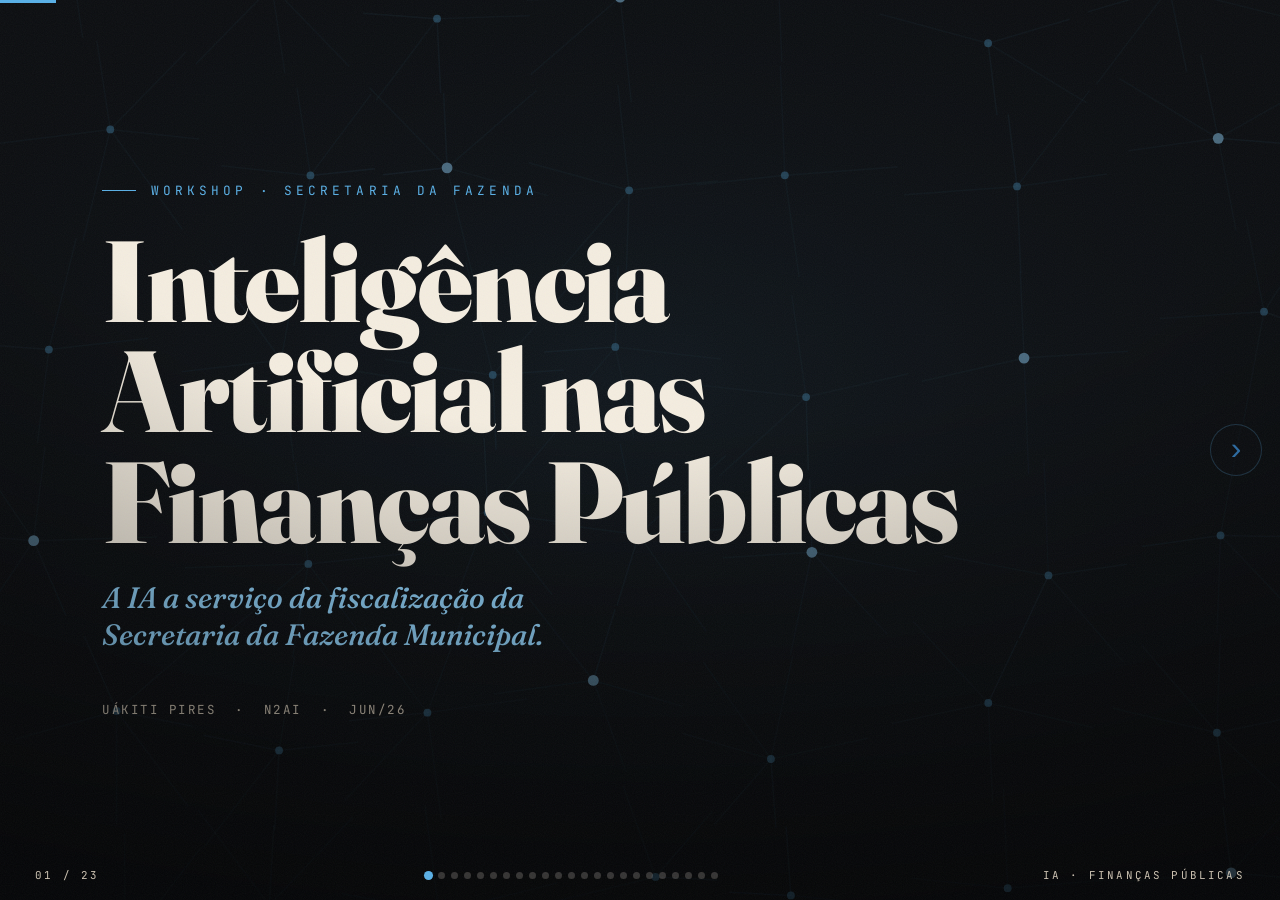
==== commit c71e6df9: "Renumera IDs dos slides para a ordem final e sincroniza docs de apoio - index.html/css/style.css: ID" ====
--- a/index.html
+++ b/index.html
@@ -39,8 +39,8 @@
     </div>
   </section>
 
-<!-- ============ SLIDE (novo) — A EVOLUÇÃO DO TRABALHO ============ -->
-  <section class="slide" id="s-evolucao">
+<!-- ============ SLIDE 3 — A EVOLUÇÃO DO TRABALHO ============ -->
+  <section class="slide" id="s3">
     <div class="kicker">As mudanças do mundo</div>
     <h2>A evolução do trabalho</h2>
     <div class="carousel" data-carousel>
@@ -72,8 +72,8 @@
     </div>
   </section>
 
-<!-- ============ SLIDE 3 — CENÁRIO ============ -->
-  <section class="slide" id="s3">
+<!-- ============ SLIDE 5 — CENÁRIO ============ -->
+  <section class="slide" id="s5">
     <div class="kicker"><div class="clickcue"><span class="pulse"></span></div>O descompasso</div>
     <div class="concept">
       <div class="txtcol">
@@ -87,8 +87,8 @@
     </div>
   </section>
 
-<!-- ============ SLIDE 5 — NÚMEROS ============ -->
-  <section class="slide" id="s5">
+<!-- ============ SLIDE 6 — NÚMEROS ============ -->
+  <section class="slide" id="s6">
     <div class="kicker"><div class="clickcue"><span class="pulse"></span></div>A complexidade brasileira</div>
     <h2>O oceano em que<br>vocês nadam</h2>
     <div class="nums">
@@ -115,8 +115,8 @@
     </div>
   </section>
 
-<!-- ============ SLIDE 6 — PROVA SOCIAL ============ -->
-  <section class="slide" id="s6">
+<!-- ============ SLIDE 8 — PROVA SOCIAL ============ -->
+  <section class="slide" id="s8">
     <div class="kicker">Quem já está nessa estrada</div>
     <h2>Não é futuro<br>É notícia de jornal</h2>
     <div class="carousel news-carousel" data-carousel data-autoplay>
@@ -143,8 +143,8 @@
     <p class="carousel-note">Casos reais de adoção de IA no setor público e privado.</p>
   </section>
 
-<!-- ============ SLIDE 8 — 5W2H ============ -->
-  <section class="slide" id="s8">
+<!-- ============ SLIDE 9 — 5W2H ============ -->
+  <section class="slide" id="s9">
     <div class="kicker"><div class="clickcue"><span class="pulse"></span></div>O que a IA já faz</div>
     <div class="concept">
       <div class="txtcol">
@@ -201,8 +201,8 @@
     </div>
   </section>
 
-<!-- ============ SLIDE (novo) — A IMPRECISÃO DA IA ============ -->
-  <section class="slide" id="s-imprecisao">
+<!-- ============ SLIDE 10 — A IMPRECISÃO DA IA ============ -->
+  <section class="slide" id="s10">
     <div class="kicker"><div class="clickcue"><span class="pulse"></span></div>Errar é humano?</div>
     <div class="concept">
       <div class="txtcol">
@@ -215,8 +215,8 @@
     </div>
   </section>
 
-<!-- ============ SLIDE 9 — LIMITES ============ -->
-  <section class="slide" id="s9">
+<!-- ============ SLIDE 11 — LIMITES ============ -->
+  <section class="slide" id="s11">
     <div class="kicker"><div class="clickcue"><span class="pulse"></span></div>Limites — de máquinas e de humanos</div>
     <div class="concept">
       <div class="txtcol">
@@ -229,8 +229,8 @@
     </div>
   </section>
 
-<!-- ============ SLIDE 11 — EFICIÊNCIA x EFICÁCIA ============ -->
-  <section class="slide" id="s11">
+<!-- ============ SLIDE 12 — EFICIÊNCIA x EFICÁCIA ============ -->
+  <section class="slide" id="s12">
     <div class="kicker"><div class="clickcue"><span class="pulse"></span></div>A distinção que muda tudo</div>
     <h2>Eficiência não é<br>eficácia</h2>
     <div class="effgrid">
@@ -251,8 +251,8 @@
     </div>
   </section>
 
-<!-- ============ SLIDE 12 — GOVERNANÇA ============ -->
-  <section class="slide" id="s12">
+<!-- ============ SLIDE 13 — GOVERNANÇA ============ -->
+  <section class="slide" id="s13">
     <div class="kicker"><div class="clickcue"><span class="pulse"></span></div>Dados, governança &amp; LGPD</div>
     <div class="concept">
       <div class="txtcol">
@@ -277,8 +277,8 @@
     </div>
   </section>
 
-<!-- ============ SLIDE 13 — CAMADA ONTOLÓGICA ============ -->
-  <section class="slide" id="s13">
+<!-- ============ SLIDE 14 — CAMADA ONTOLÓGICA ============ -->
+  <section class="slide" id="s14">
     <div class="kicker"><div class="clickcue"><span class="pulse"></span></div>A fundação invisível</div>
     <div class="concept">
       <div class="txtcol">
@@ -485,8 +485,8 @@
     </div>
   </section>
 
-<!-- ============ SLIDE 10 — NÍVEIS / ESCADA ============ -->
-  <section class="slide" id="s10">
+<!-- ============ SLIDE 15 — NÍVEIS / ESCADA ============ -->
+  <section class="slide" id="s15">
     <div class="kicker"><div class="clickcue"><span class="pulse"></span></div>Níveis de maturidade</div>
     <div class="concept">
       <div class="txtcol">
@@ -516,8 +516,8 @@
     </div>
   </section>
 
-  <!-- ============ SLIDE 14 — DEMONSTRAÇÃO CONSOLIDADA (6 etapas) ============ -->
-  <section class="slide" id="s14">
+  <!-- ============ SLIDE 16 — DEMONSTRAÇÃO CONSOLIDADA (6 etapas) ============ -->
+  <section class="slide" id="s16">
     <div class="demo">
       <div class="demo-head">
         <div>
@@ -568,8 +568,8 @@
     </div>
   </section>
 
-<!-- ============ SLIDE 15 — PROPOSTA / ML ============ -->
-  <section class="slide" id="s15">
+<!-- ============ SLIDE 17 — PROPOSTA / ML ============ -->
+  <section class="slide" id="s17">
     <div class="kicker"><div class="clickcue"><span class="pulse"></span></div>Implementação otimizada e precisa</div>
     <div class="concept">
       <div class="txtcol">
@@ -590,8 +590,8 @@
     </div>
   </section>
 
-<!-- ============ SLIDE (novo) — TIPOS DE IA ============ -->
-  <section class="slide" id="s-tipos-ia">
+<!-- ============ SLIDE 18 — TIPOS DE IA ============ -->
+  <section class="slide" id="s18">
     <div class="kicker"><div class="clickcue"><span class="pulse"></span></div>IA no mundo</div>
     <div class="concept">
       <div class="txtcol">
@@ -671,8 +671,8 @@
     </div>
   </section>
 
-<!-- ============ SLIDE 16 — ROADMAP / POC ============ -->
-  <section class="slide" id="s16">
+<!-- ============ SLIDE 19 — ROADMAP / POC ============ -->
+  <section class="slide" id="s19">
     <div class="kicker"><div class="clickcue"><span class="pulse"></span></div>Da POC à escala</div>
     <h2>Comece pequeno</h2>
     <p class="lead">A <strong>POC</strong> (Prova de Conceito) deve ser o teste de bancada antes de pensar em comprar a fábrica.<br>Aplicar IA em um caso real, de alto valor e baixo risco, como a triagem de inadimplência de ISS, pode ser o segredo do sucesso.<br><br>Principais erros dos projetos de IA:</p>
@@ -685,8 +685,8 @@
     </div>
   </section>
 
-<!-- ============ SLIDE 17 — OS CUSTOS DA IA ============ -->
-  <section class="slide" id="s17">
+<!-- ============ SLIDE 20 — OS CUSTOS DA IA ============ -->
+  <section class="slide" id="s20">
     <div class="kicker"><div class="clickcue"><span class="pulse"></span></div>Os custos da IA</div>
     <div class="concept">
       <div class="txtcol">
@@ -711,8 +711,8 @@
     </div>
   </section>
 
-<!-- ============ SLIDE 18 — REVOLUÇÕES (perspectiva c/ ilustração) ============ -->
-  <section class="slide" id="s18">
+<!-- ============ SLIDE 21 — REVOLUÇÕES (perspectiva c/ ilustração) ============ -->
+  <section class="slide" id="s21">
     <div class="persp">
       <div class="txtcol">
         <div class="kicker"><div class="clickcue"><span class="pulse"></span></div>Uma nova revolução</div>
@@ -731,14 +731,14 @@
     </div>
   </section>
 
-<!-- ============ SLIDE 19 — FRASE DE IMPACTO (síntese) ============ -->
-  <section class="slide" id="s19">
+<!-- ============ SLIDE 22 — FRASE DE IMPACTO (síntese) ============ -->
+  <section class="slide" id="s22">
     <div class="kicker" style="justify-content:center">A síntese</div>
     <p class="quote">"A <strong>Inteligência Artificial</strong> não substitui o <strong>fiscal</strong>, ela <em>amplia seu alcance</em>, <em>fundamenta seu juízo</em> e <em>devolve o tempo</em> que o trabalho burocrático tomou."</p>
   </section>
 
-<!-- ============ SLIDE 20 — PERGUNTAS / CONTATO ============ -->
-  <section class="slide" id="s20">
+<!-- ============ SLIDE 23 — PERGUNTAS / CONTATO ============ -->
+  <section class="slide" id="s23">
     <div class="kicker"><div class="clickcue"><span class="pulse"></span></div>Obrigado</div>
     <h1 style="font-size:clamp(2.4rem,7vw,6rem)">Perguntas?</h1>
     <p class="lead" style="margin-top:2rem">Vamos continuar a conversa.</p>
--- a/css/style.css
+++ b/css/style.css
@@ -191,8 +191,8 @@
   #s7 .illus img{display:block;width:100%;height:auto}
 
   /* slide 18 (custos): duas imagens empilhadas na coluna direita */
-  #s17 .art{flex-direction:column;gap:1rem}
-  #s17 .art img{width:min(34vw,420px);height:auto;display:block;
+  #s20 .art{flex-direction:column;gap:1rem}
+  #s20 .art img{width:min(34vw,420px);height:auto;display:block;
     border:1px solid var(--line);border-radius:10px;background:#fff}
 
   /* ---------- CARROSSEL de imagens ---------- */
@@ -217,19 +217,19 @@
   .carousel-dots i.on{background:var(--gold);transform:scale(1.25)}
 
   /* ---------- NUVEM DE PALAVRAS (slide 13) ---------- */
-  #s13 .concept svg.wordcloud{width:min(42vw,560px);overflow:hidden;border-radius:14px;
+  #s14 .concept svg.wordcloud{width:min(42vw,560px);overflow:hidden;border-radius:14px;
     border:1px solid var(--line);box-shadow:0 30px 80px rgba(0,0,0,.45)}
   .wordcloud .cloud-level,.wordcloud .cloud-center{opacity:0;transition:opacity .7s ease}
   .wordcloud .cloud-level.show,.wordcloud .cloud-center.show{opacity:1}
 
   /* slide 15: GIF de machine learning na coluna direita */
   /* slide 17 (s15): coluna da imagem mais larga p/ a imagem crescer */
-  #s15 .concept{grid-template-columns:1fr 1.08fr;gap:3.5vw}
-  #s15 .art img{width:100%;max-width:580px;height:auto;border-radius:12px;
+  #s17 .concept{grid-template-columns:1fr 1.08fr;gap:3.5vw}
+  #s17 .art img{width:100%;max-width:580px;height:auto;border-radius:12px;
     border:1px solid var(--line);box-shadow:0 24px 70px rgba(0,0,0,.45)}
   /* slide 15: compactar verticalmente (conteúdo + lista) */
-  #s15 .txtcol h2{font-size:clamp(1.6rem,3.4vw,2.8rem)}
-  #s15 .lead{margin-top:1.1rem}
+  #s17 .txtcol h2{font-size:clamp(1.6rem,3.4vw,2.8rem)}
+  #s17 .lead{margin-top:1.1rem}
   /* lista de exemplos (slide 15) */
   .ml-list{list-style:none;margin-top:.5rem;display:grid;gap:.45rem;max-width:60ch}
   .ml-list li{position:relative;padding-left:1.4rem;color:var(--paper-dim);font-weight:300;
@@ -239,30 +239,30 @@
   .ml-list li strong{color:var(--paper);font-weight:600}
 
   /* slide 10: círculos concêntricos revelados no clique (fade, sem deslize) */
-  #s10 .levels-circles .reveal{transform:none}
+  #s15 .levels-circles .reveal{transform:none}
 
   /* slide 17: título + link de custo ($) e imagens empilhadas */
-  #s17 .title-row{display:flex;align-items:center;gap:1.1rem;flex-wrap:wrap}
+  #s20 .title-row{display:flex;align-items:center;gap:1.1rem;flex-wrap:wrap}
   .cost-link{color:var(--gold);display:inline-flex;flex-shrink:0;
     transition:transform .25s ease,color .25s ease}
   .cost-link:hover{color:var(--gold-bright);transform:scale(1.12)}
   .cost-link svg{width:42px;height:42px;display:block}
-  #s17 .art{flex-direction:column;gap:.55rem}
-  #s17 .art img{width:100%;max-width:270px;height:auto;border-radius:8px;
+  #s20 .art{flex-direction:column;gap:.55rem}
+  #s20 .art img{width:100%;max-width:270px;height:auto;border-radius:8px;
     border:1px solid var(--line);box-shadow:0 14px 40px rgba(0,0,0,.4)}
 
   /* slide 16: erros como cards de alerta em 2 colunas */
-  #s16 .alert-grid{display:grid;grid-template-columns:1fr 1fr;gap:.8rem;margin-top:1.3rem;max-width:74ch}
-  #s16 .alert{display:flex;align-items:center;gap:.8rem;padding:.8rem 1rem;border-radius:8px;
+  #s19 .alert-grid{display:grid;grid-template-columns:1fr 1fr;gap:.8rem;margin-top:1.3rem;max-width:74ch}
+  #s19 .alert{display:flex;align-items:center;gap:.8rem;padding:.8rem 1rem;border-radius:8px;
     border:1px solid rgba(224,86,77,.32);border-left:3px solid #e0564d;background:rgba(224,86,77,.08)}
-  #s16 .alert .num{font-family:var(--mono);font-size:.85rem;font-weight:600;color:#e0564d;flex-shrink:0}
-  #s16 .alert .txt{font-size:clamp(.92rem,1.1vw,1.08rem);color:var(--paper);line-height:1.3;font-weight:500}
-  #s16 .alert:last-child{grid-column:1 / -1}
+  #s19 .alert .num{font-family:var(--mono);font-size:.85rem;font-weight:600;color:#e0564d;flex-shrink:0}
+  #s19 .alert .txt{font-size:clamp(.92rem,1.1vw,1.08rem);color:var(--paper);line-height:1.3;font-weight:500}
+  #s19 .alert:last-child{grid-column:1 / -1}
 
   /* novo slide Tipos de IA: diagrama ANI/AGI/ASI + mapa MAD */
-  #s-tipos-ia .concept svg.ai-levels{width:min(42vw,560px);margin-top:.6rem}
-  #s-tipos-ia .map-block{display:flex;flex-direction:column;align-items:center;gap:.55rem}
-  #s-tipos-ia .art img{width:100%;max-width:540px;height:auto;display:block;border-radius:10px;
+  #s18 .concept svg.ai-levels{width:min(42vw,560px);margin-top:.6rem}
+  #s18 .map-block{display:flex;flex-direction:column;align-items:center;gap:.55rem}
+  #s18 .art img{width:100%;max-width:540px;height:auto;display:block;border-radius:10px;
     border:1px solid var(--line);box-shadow:0 24px 70px rgba(0,0,0,.45)}
 
   /* ===== links externos / novas imagens / carrossel notícias / nav / modais ===== */
@@ -270,7 +270,7 @@
     text-decoration:none;border-bottom:1px solid rgba(90,176,230,.4);transition:color .2s,border-color .2s;cursor:pointer}
   .img-extlink:hover{color:var(--gold-bright);border-color:var(--gold-bright)}
 
-  #s8 .concept svg.responde{width:min(46vw,580px)}
+  #s9 .concept svg.responde{width:min(46vw,580px)}
   /* slide 9 (s8): setas com fluxo contínuo + revelação sequencial do 5W2H */
   .responde .arr{fill:none;stroke-width:1.7;stroke-opacity:.9;
     stroke-dasharray:7 5;animation:arrflow .85s linear infinite}
@@ -282,10 +282,10 @@
     animation-timing-function:ease;animation-fill-mode:forwards}
   @keyframes w2hrow{from{opacity:0}to{opacity:1}}
 
-  #s9 .art img,#s-imprecisao .art img,#s3 .art img{width:100%;max-width:520px;height:auto;border-radius:10px;border:1px solid var(--line);
+  #s11 .art img,#s10 .art img,#s5 .art img{width:100%;max-width:520px;height:auto;border-radius:10px;border:1px solid var(--line);
     box-shadow:0 22px 60px rgba(0,0,0,.4)}
-  #s18 .illus{height:auto;border:0;box-shadow:none}
-  #s18 .illus img{width:100%;max-width:420px;height:auto;border-radius:12px;display:block}
+  #s21 .illus{height:auto;border:0;box-shadow:none}
+  #s21 .illus img{width:100%;max-width:420px;height:auto;border-radius:12px;display:block}
 
   /* cursor de zoom em imagens clicáveis (carrossel fica de fora) */
   .illus img,.art img,.frame-wrap img,.contact-qr img{cursor:zoom-in}
@@ -339,22 +339,22 @@
   .timeline .era.now .ev{color:var(--gold-bright)}
 
   /* ---------- CLOSING QUOTE (síntese) ---------- */
-  #s19{justify-content:center;text-align:center;align-items:center}
-  #s19 .kicker{justify-content:center;font-size:clamp(.8rem,1.4vw,1.05rem);margin-bottom:2.2rem}
-  #s19 .quote{max-width:75vw;margin:0 auto;font-weight:400;line-height:1.28;
+  #s22{justify-content:center;text-align:center;align-items:center}
+  #s22 .kicker{justify-content:center;font-size:clamp(.8rem,1.4vw,1.05rem);margin-bottom:2.2rem}
+  #s22 .quote{max-width:75vw;margin:0 auto;font-weight:400;line-height:1.28;
     font-size:clamp(1.9rem,4.4vw,3.6rem)}
-  #s19 .quote strong{font-weight:700;color:var(--gold-bright)}
+  #s22 .quote strong{font-weight:700;color:var(--gold-bright)}
 
   /* ---------- CONTATO (slide 20) ---------- */
-  #s20 .contact-split{display:grid;grid-template-columns:3fr 1fr;gap:2rem;
+  #s23 .contact-split{display:grid;grid-template-columns:3fr 1fr;gap:2rem;
     align-items:center;margin-top:2rem;max-width:720px}
-  #s20 .contact-info{font-family:var(--mono);font-size:.85rem;letter-spacing:.18em;
+  #s23 .contact-info{font-family:var(--mono);font-size:.85rem;letter-spacing:.18em;
     color:var(--gold);line-height:2.2;text-transform:uppercase}
-  #s20 .contact-info strong{font-weight:600;font-size:calc(.85rem + 2pt)}
-  #s20 .contact-info a{color:var(--gold);text-decoration:none;
+  #s23 .contact-info strong{font-weight:600;font-size:calc(.85rem + 2pt)}
+  #s23 .contact-info a{color:var(--gold);text-decoration:none;
     border-bottom:1px solid rgba(90,176,230,.4);transition:color .2s,border-color .2s}
-  #s20 .contact-info a:hover{color:var(--gold-bright);border-color:var(--gold-bright)}
-  #s20 .contact-qr img{width:100%;max-width:170px;height:auto;display:block;
+  #s23 .contact-info a:hover{color:var(--gold-bright);border-color:var(--gold-bright)}
+  #s23 .contact-qr img{width:100%;max-width:170px;height:auto;display:block;
     background:#fff;padding:.5rem;border-radius:10px}
 
   /* ---------- HUD ---------- */
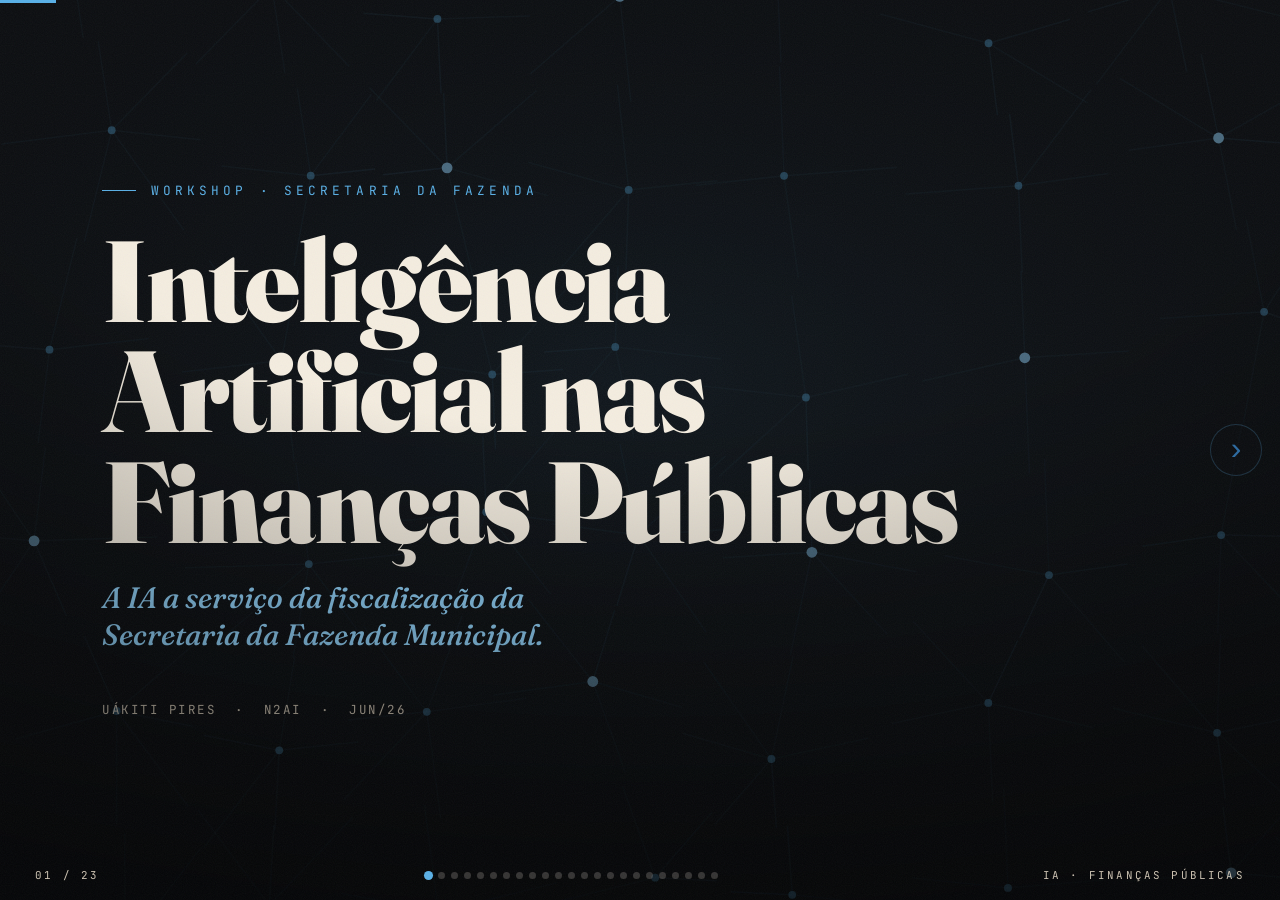
==== commit 962dd1c4: "Alterando link iframe slide de demostração." ====
--- a/index.html
+++ b/index.html
@@ -530,8 +530,8 @@
         <!-- ESQUERDA (70%): iframe único -->
         <div class="demo-left">
           <div class="frame-wrap">
-            <div class="frame-bar"><span class="dot" style="background:#e0564d"></span><span class="dot" style="background:#e0a93a"></span><span class="dot" style="background:#3a8f88"></span><span class="url">https://www.google.com</span></div>
-            <iframe src="about:blank" title="Demo Chat com anexo" data-src="https://www.google.com/webhp?igu=1" loading="lazy" referrerpolicy="no-referrer"></iframe>
+            <div class="frame-bar"><span class="dot" style="background:#e0564d"></span><span class="dot" style="background:#e0a93a"></span><span class="dot" style="background:#3a8f88"></span><span class="url">https://librechat.n2ai.org</span></div>
+            <iframe src="about:blank" title="Demo Chat com anexo" data-src="https://librechat.n2ai.org" loading="lazy" referrerpolicy="no-referrer"></iframe>
           </div>
         </div>
 
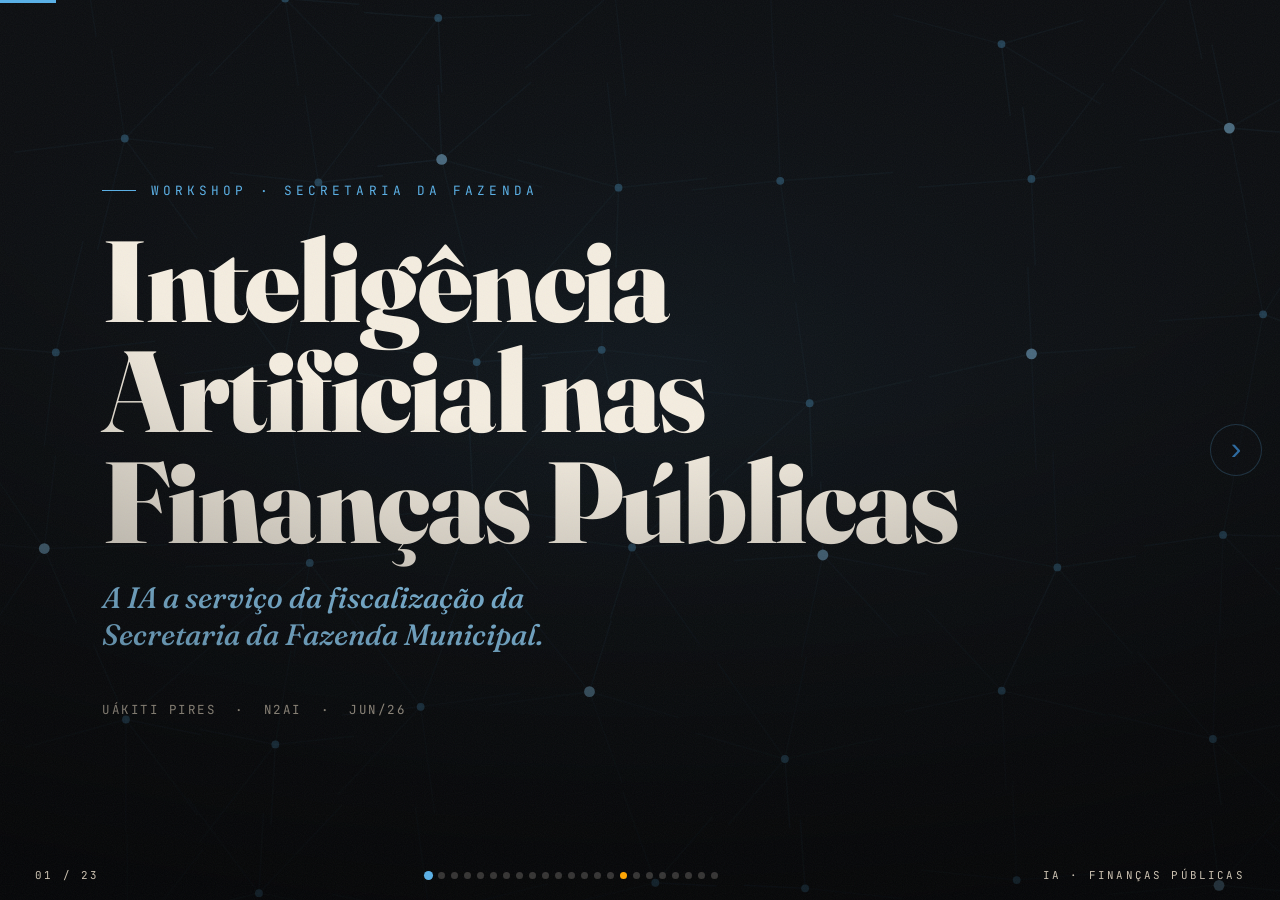
==== commit 79589040: "Ajuste no slide 16" ====
--- a/index.html
+++ b/index.html
@@ -527,40 +527,88 @@
       </div>
 
       <div class="demo-split">
-        <!-- ESQUERDA (70%): iframe único -->
+        <!-- ESQUERDA: acordeão com os itens/descrições da demonstração -->
         <div class="demo-left">
-          <div class="frame-wrap">
-            <div class="frame-bar"><span class="dot" style="background:#e0564d"></span><span class="dot" style="background:#e0a93a"></span><span class="dot" style="background:#3a8f88"></span><span class="url">https://librechat.n2ai.org</span></div>
-            <iframe src="about:blank" title="Demo Chat com anexo" data-src="https://librechat.n2ai.org" loading="lazy" referrerpolicy="no-referrer"></iframe>
-          </div>
-        </div>
-
-        <!-- DIREITA (30%): acordeão com as descrições das 6 demos -->
-        <div class="demo-right">
           <div class="accordion">
             <div class="acc-item active">
               <button class="acc-head"><span class="acc-num">01</span> Chat com anexo</button>
-              <div class="acc-body"><p><b>Chat com anexo.</b> O primeiro degrau: o fiscal anexa um documento — uma declaração, um parecer, uma lei — e conversa com a IA sobre ele em linguagem natural.</p></div>
-            </div>
-            <div class="acc-item">
-              <button class="acc-head"><span class="acc-num">02</span> MCP e Skills</button>
-              <div class="acc-body"><p><b>MCP — dados de mercado.</b> A tomada universal da IA busca cotações ao vivo e gera uma recomendação fundamentada. A mesma mecânica pode ler a base de arrecadação, com acesso <b>controlado e rastreável</b>. Recomendação, não ordem.</p></div>
-            </div>
-            <div class="acc-item">
-              <button class="acc-head"><span class="acc-num">03</span> Agente autônomo</button>
+              <div class="acc-body"><p><b>Chat com anexo.</b> O primeiro degrau: o fiscal anexa um documento — uma declaração, um parecer, uma lei — e conversa com a IA sobre ele em linguagem natural.<br><a href="https://drive.google.com/drive/folders/1F2jCWln__IEJ64niq7a7_uvQHp2KHBFM">[arquivos]</a> </p></div>
+            </div>
+            <div class="acc-item">
+              <button class="acc-head"><span class="acc-num">02</span> MCP</button>
+              <div class="acc-body"><p><b>MCP (Protocolo de Contexto de Modelo)</b> são servidores que permitem a conexão de serviços, plataformas ou appscom a IA, como consultar a hora atual, pesquisar a previsão do tempo ou cotações de ações ao vivo, que geram uma recomendação fundamentada. A mesma mecânica pode ler a base de arrecadação, com acesso <b>controlado e rastreável</b>. Recomendação, não ordem.</p></div>
+            </div>
+            <div class="acc-item">
+              <button class="acc-head"><span class="acc-num">03</span> Skills</button>
+              <div class="acc-body"><p>Em vez de apenas gerar texto, com os <b>Skills</b> a IA ganha superpoderes para ler arquivos, rodar códigos, interpretar textos complexos e usar aplicativos como se fosse um usuário humano.</p></div>
+            </div>
+            <div class="acc-item">
+              <button class="acc-head"><span class="acc-num">04</span> Agente autônomo</button>
               <div class="acc-body"><p><b>Agente autônomo.</b> Um agente lê dezenas de declarações em <b>PDF</b>, extrai os dados e preenche uma planilha sozinho. O que tirava um dia de digitação acontece enquanto você fala.</p></div>
             </div>
             <div class="acc-item">
-              <button class="acc-head"><span class="acc-num">04</span> Busca RAG + Ledger</button>
+              <button class="acc-head"><span class="acc-num">05</span> Busca RAG + Ledger</button>
               <div class="acc-body"><p><b>Busca inteligente: RAG + Ledger.</b> <b>RAG</b> consulta a lei (CTN, Código do Município); <b>Ledger</b> guarda o dado auditável. Em volta: <b>harness</b> (fluxo), <b>guardrails</b> (mecanismos de segurança e sigilo) e <b>agents</b> (agentes especializados). Resposta com a base legal citada.</p></div>
             </div>
             <div class="acc-item">
-              <button class="acc-head"><span class="acc-num">05</span> Dashboard</button>
+              <button class="acc-head"><span class="acc-num">06</span> Relatórios e Dashboards</button>
               <div class="acc-body"><p><b>Dashboard em tempo real · Superset.</b> Arrecadação, inadimplência e dívida ativa viram painéis vivos. O fiscal aplica um filtro — ISS por setor — e o painel responde <b>na hora</b>, sem chamado para a TI.</p></div>
             </div>
             <div class="acc-item">
-              <button class="acc-head"><span class="acc-num">06</span> Enxame de agentes</button>
+              <button class="acc-head"><span class="acc-num">07</span> Enxame de agentes</button>
               <div class="acc-body"><p><b>Enxame de agentes.</b> O topo da escada: vários agentes especializados atuam em paralelo — um extrai, outro concilia, outro busca inconsistências — e entregam ao fiscal o resultado consolidado para validação.</p></div>
+            </div>
+          </div>
+        </div>
+
+        <!-- DIREITA: acordeão com os iframes das demonstrações -->
+        <div class="demo-right">
+          <div class="accordion iframe-acc">
+            <div class="acc-item active">
+              <button class="acc-head"><span class="acc-num">IA Integrada aos Apps</span> </button>
+              <div class="acc-frame">
+                <div class="frame-wrap">
+                  <iframe src="about:blank" title="Demo google drive" data-src="https://www.youtube.com/embed/qwy3KAwvzEU" loading="lazy" allow="accelerometer; autoplay; clipboard-write; encrypted-media; gyroscope; picture-in-picture" allowfullscreen></iframe>
+                </div>
+              </div>
+            </div>
+            <div class="acc-item">
+              <button class="acc-head"><span class="acc-num">Chat Customizado</span> </button>
+              <div class="acc-frame">
+                <div class="frame-wrap">
+                  <iframe src="about:blank" title="Demo librechat" data-src="https://www.youtube.com/embed/qwy3KAwvzEU" loading="lazy" allow="accelerometer; autoplay; clipboard-write; encrypted-media; gyroscope; picture-in-picture" allowfullscreen></iframe>
+                </div>
+              </div>
+            </div>
+            <div class="acc-item">
+              <button class="acc-head"><span class="acc-num">Consultas de Dados Dinâmicas</span> </button>
+              <div class="acc-frame">
+                <div class="frame-wrap">
+                  <iframe src="about:blank" title="Demo dremio" data-src="https://www.youtube.com/embed/qwy3KAwvzEU" loading="lazy" allow="accelerometer; autoplay; clipboard-write; encrypted-media; gyroscope; picture-in-picture" allowfullscreen></iframe>
+                </div>
+              </div>
+            </div>
+            <div class="acc-item">
+              <button class="acc-head"> <span class="acc-num">Análise de Dados Dinâmica</span> </button>
+              <div class="acc-frame">
+                <div class="frame-wrap">
+                  <iframe src="about:blank" title="Demo metabase" data-src="https://www.youtube.com/embed/qwy3KAwvzEU" loading="lazy" allow="accelerometer; autoplay; clipboard-write; encrypted-media; gyroscope; picture-in-picture" allowfullscreen></iframe>
+                </div>
+              </div>
+            </div>
+            <div class="acc-item">
+              <button class="acc-head"> <span class="acc-num">Links</span> </button>
+              <div class="acc-frame">
+                <div class="frame-wrap">
+                  <br><a class="acc-link" href="https://drive.google.com/drive/project/1i_Z-mcezEMxY0O2OnQ4vJL5gPYqhjg75" target="_blank" rel="noopener" onclick="event.stopPropagation()">Chat Google Drive</a>
+                  <br><a class="acc-link" href="https://librechat.n2ai.org" target="_blank" rel="noopener" onclick="event.stopPropagation()">Chat Customizado </a>
+                  <br><a class="acc-link" href="https://app.dremio.cloud/project/940a38d4-f1a3-4e8a-a021-abf36ec23f97" target="_blank" rel="noopener" onclick="event.stopPropagation()">Dremio</a>
+                  <br><a href="https://finest-craft.metabaseapp.com" target="_blank" rel="noopener" onclick="event.stopPropagation()">Metabase</a>
+                  <br><a href="https://finest-craft.metabaseapp.com/public/dashboard/29016466-63ab-4ad4-b4ce-68df8768c18f" target="_blank" rel="noopener" >[dashboard inicial]</a> 
+                  <br><a href="https://finest-craft.metabaseapp.com/public/dashboard/33ea74e6-4a30-4049-9208-a8b8f064e4cf" target="_blank" rel="noopener" >[dashboard gerencial]</a> 
+                  <br><a href="https://supabase.com/dashboard/sign-in?schema=public&returnTo=%2Fproject%2Fiwdyddskkhktwfkbpxac%2Fsql%2F3e3d1f8c-2be3-48cf-8f3c-9cf8abec9615" target="_blank" rel="noopener" >[base de dados]</a> 
+                </div>
+              </div>
             </div>
           </div>
         </div>
--- a/css/style.css
+++ b/css/style.css
@@ -162,8 +162,8 @@
   .demo-stage.active{display:block;animation:stagein .4s ease}
   @keyframes stagein{from{opacity:0;transform:translateY(10px)}to{opacity:1;transform:translateY(0)}}
 
-  /* demo split: iframe único (70%) + acordeão (30%) */
-  .demo-split{display:grid;grid-template-columns:7fr 3fr;gap:1.4rem;min-height:0}
+  /* demo split (slide 16): acordeão de itens (esq.) + acordeão de iframes (dir.) */
+  .demo-split{display:grid;grid-template-columns:4fr 6fr;gap:1.4rem;min-height:0}
   .demo-left{min-height:0}
   .demo-left .frame-wrap{height:100%;margin:0}
   .demo-right{min-height:0}
@@ -180,6 +180,19 @@
   .acc-body p{margin:0;padding:.2rem .9rem .9rem;color:var(--paper-dim);font-weight:300;line-height:1.5;
     font-size:clamp(.82rem,1vw,.95rem)}
   .acc-body b{color:var(--gold-bright);font-weight:600}
+  /* acordeão de iframes (coluna direita do slide 16): o item ativo preenche a coluna */
+  .iframe-acc{overflow:hidden}
+  .iframe-acc .acc-item{display:flex;flex-direction:column;min-height:0}
+  .iframe-acc .acc-item.active{flex:1 1 auto;min-height:0}
+  .iframe-acc .acc-frame{display:none;min-height:0}
+  .iframe-acc .acc-item.active>.acc-frame{display:flex;flex-direction:column;flex:1;min-height:0}
+  .iframe-acc .acc-frame .frame-wrap{flex:1;min-height:0;height:auto;margin:0;border:0;border-top:1px solid var(--line);border-radius:0}
+  .iframe-acc .acc-frame .frame-wrap iframe{height:100%}
+  /* link (data-src original) no cabeçalho — abre em nova aba */
+  .iframe-acc .acc-head{flex-wrap:wrap}
+  .iframe-acc .acc-link{flex-basis:100%;margin-top:.25rem;color:var(--gold-bright);
+    text-decoration:underline;word-break:break-all;font-size:.66rem;font-weight:400;text-transform:none;letter-spacing:0}
+  .iframe-acc .acc-link:hover{color:#fff}
 
   /* ---------- PERSPECTIVE SLIDES w/ illustration ---------- */
   .persp{display:grid;grid-template-columns:1fr 1fr;gap:5vw;align-items:center;height:100%}
@@ -404,3 +417,7 @@
     .nums,.headlines,.effgrid{grid-template-columns:1fr}
     .concept .art{display:none}
   }
+
+div#dots > i[data-tip="16 · Do chat ao enxame de agentes"] {
+    background: orange;
+}
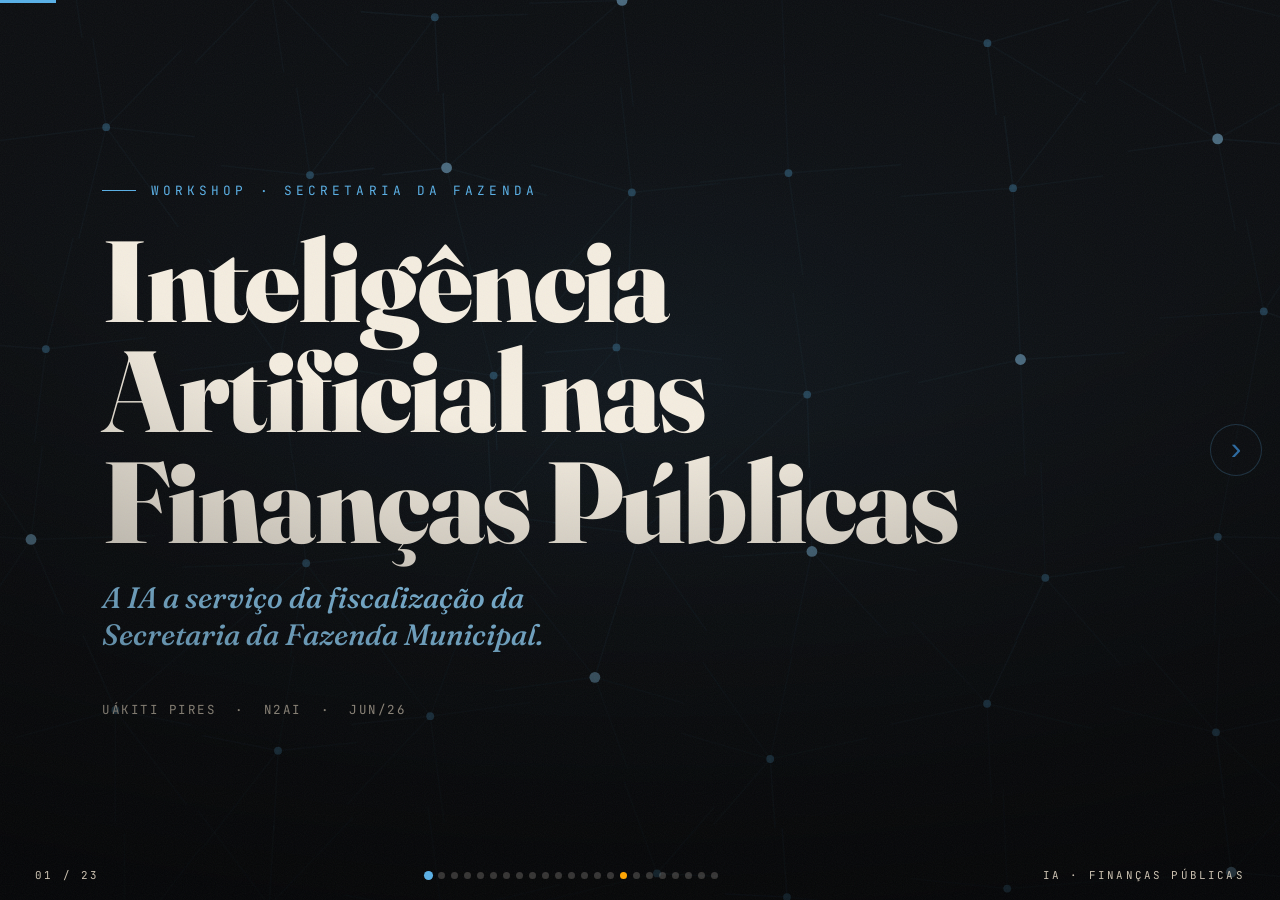
==== commit 1982daa3: "Ajusta layout de slides e adiciona params slide/auto - Slide 1: sobe o aviso de navegacao para nao s" ====
--- a/index.html
+++ b/index.html
@@ -722,14 +722,21 @@
 <!-- ============ SLIDE 19 — ROADMAP / POC ============ -->
   <section class="slide" id="s19">
     <div class="kicker"><div class="clickcue"><span class="pulse"></span></div>Da POC à escala</div>
-    <h2>Comece pequeno</h2>
-    <p class="lead">A <strong>POC</strong> (Prova de Conceito) deve ser o teste de bancada antes de pensar em comprar a fábrica.<br>Aplicar IA em um caso real, de alto valor e baixo risco, como a triagem de inadimplência de ISS, pode ser o segredo do sucesso.<br><br>Principais erros dos projetos de IA:</p>
-    <div class="alert-grid reveal">
-      <div class="alert"><span class="num">×1</span><span class="txt">Querer fazer tudo de uma vez</span></div>
-      <div class="alert"><span class="num">×2</span><span class="txt">Escolher um caso sem dor real</span></div>
-      <div class="alert"><span class="num">×3</span><span class="txt">Aplicar IA sobre dados sujos</span></div>
-      <div class="alert"><span class="num">×4</span><span class="txt">Esquecer de treinar as pessoas</span></div>
-      <div class="alert"><span class="num">×5</span><span class="txt">Não definir claramente como medir o sucesso com KPIs ou ROI</span></div>
+    <div class="poc-split">
+      <div class="poc-left">
+        <h2>Comece pequeno</h2>
+        <p class="lead">A <strong>POC</strong> (Prova de Conceito) deve ser o teste de bancada antes de pensar em comprar a fábrica.<br>Aplicar IA em um caso real, de alto valor e baixo risco, como a triagem de inadimplência de ISS, pode ser o segredo do sucesso.<br><br>Principais erros dos projetos de IA:</p>
+        <div class="alert-grid reveal">
+          <div class="alert"><span class="num">×1</span><span class="txt">Querer fazer tudo de uma vez</span></div>
+          <div class="alert"><span class="num">×2</span><span class="txt">Escolher um caso sem dor real</span></div>
+          <div class="alert"><span class="num">×3</span><span class="txt">Aplicar IA sobre dados sujos</span></div>
+          <div class="alert"><span class="num">×4</span><span class="txt">Esquecer de treinar as pessoas</span></div>
+          <div class="alert"><span class="num">×5</span><span class="txt">Não definir claramente como medir o sucesso com KPIs ou ROI</span></div>
+        </div>
+      </div>
+      <div class="poc-right">
+        <p class="delirio reveal">Utilizar IA pra tudo é um delírio coletivo!</p>
+      </div>
     </div>
   </section>
 
@@ -787,20 +794,26 @@
 
 <!-- ============ SLIDE 23 — PERGUNTAS / CONTATO ============ -->
   <section class="slide" id="s23">
-    <div class="kicker"><div class="clickcue"><span class="pulse"></span></div>Obrigado</div>
-    <h1 style="font-size:clamp(2.4rem,7vw,6rem)">Perguntas?</h1>
-    <p class="lead" style="margin-top:2rem">Vamos continuar a conversa.</p>
-    <div class="contact-split reveal">
-      <div class="contact-info">
-        <strong>Uákiti Pires</strong><br>
-        Engenheiro de Dados e Especialista em IA<br>
-        <a href="https://n2ai.org" target="_blank" rel="noopener">N2AI</a><br>
-        <a href="mailto:uakiti.nascimento@n2ai.org">uakiti.nascimento@n2ai.org</a><br>
-        <a href="https://api.whatsapp.com/send/?phone=5511997997783&amp;text&amp;type=phone_number&amp;app_absent=0" target="_blank" rel="noopener">(11) 99799-7783</a><br>
-        <a href="https://www.linkedin.com/in/uakiti/" target="_blank" rel="noopener">linkedin.com/in/uakiti</a>
-      </div>
-      <div class="contact-qr">
-        <img src="imgs/qr-code-whatsapp.svg" alt="QR code do WhatsApp de Uákiti Pires">
+    <div class="thanks-split">
+      <div class="thanks-left">
+        <div class="kicker"><div class="clickcue"><span class="pulse"></span></div>Obrigado</div>
+        <h1 style="font-size:clamp(2.4rem,7vw,6rem)">Perguntas?</h1>
+        <p class="lead" style="margin-top:2rem">Vamos continuar a conversa.</p>
+      </div>
+      <div class="thanks-right reveal">
+        <div class="contact-split">
+          <div class="contact-info">
+            <strong>Uákiti Pires</strong><br>
+            Engenheiro de Dados e Especialista em IA<br>
+            <a href="https://n2ai.org" target="_blank" rel="noopener">N2AI</a><br>
+            <a href="mailto:uakiti.nascimento@n2ai.org">uakiti.nascimento@n2ai.org</a><br>
+            <a href="https://api.whatsapp.com/send/?phone=5511997997783&amp;text&amp;type=phone_number&amp;app_absent=0" target="_blank" rel="noopener">(11) 99799-7783</a><br>
+            <a href="https://www.linkedin.com/in/uakiti/" target="_blank" rel="noopener">linkedin.com/in/uakiti</a>
+          </div>
+          <div class="contact-qr">
+            <img src="imgs/qr-code-whatsapp.svg" alt="QR code do WhatsApp de Uákiti Pires">
+          </div>
+        </div>
       </div>
     </div>
   </section>
--- a/css/style.css
+++ b/css/style.css
@@ -272,10 +272,17 @@
   #s19 .alert .txt{font-size:clamp(.92rem,1.1vw,1.08rem);color:var(--paper);line-height:1.3;font-weight:500}
   #s19 .alert:last-child{grid-column:1 / -1}
 
+  /* slide 19: duas colunas — conteúdo à esquerda, frase de destaque à direita */
+  #s19 .poc-split{display:grid;grid-template-columns:1.3fr .7fr;gap:4vw;align-items:center;margin-top:1.1rem}
+  #s19 .poc-left{min-width:0}
+  #s19 .poc-right{display:flex;align-items:center;justify-content:center;height:100%}
+  #s19 .delirio{font-family:var(--serif);font-weight:900;font-style:italic;line-height:1.1;
+    font-size:clamp(1.6rem,3.2vw,3rem);color:var(--gold-bright);text-align:center;letter-spacing:-.01em}
+
   /* novo slide Tipos de IA: diagrama ANI/AGI/ASI + mapa MAD */
   #s18 .concept svg.ai-levels{width:min(42vw,560px);margin-top:.6rem}
   #s18 .map-block{display:flex;flex-direction:column;align-items:center;gap:.55rem}
-  #s18 .art img{width:100%;max-width:540px;height:auto;display:block;border-radius:10px;
+  #s18 .art img{width:100%;height:auto;display:block;border-radius:10px;
     border:1px solid var(--line);box-shadow:0 24px 70px rgba(0,0,0,.45)}
 
   /* ===== links externos / novas imagens / carrossel notícias / nav / modais ===== */
@@ -295,10 +302,14 @@
     animation-timing-function:ease;animation-fill-mode:forwards}
   @keyframes w2hrow{from{opacity:0}to{opacity:1}}
 
-  #s11 .art img,#s10 .art img,#s5 .art img{width:100%;max-width:520px;height:auto;border-radius:10px;border:1px solid var(--line);
+  #s11 .art img{width:100%;max-width:520px;height:auto;border-radius:10px;border:1px solid var(--line);
     box-shadow:0 22px 60px rgba(0,0,0,.4)}
+  /* slides 5 e 10: imagem direita maior, preenchendo a coluna (como no slide 7) */
+  #s10 .art img,#s5 .art img{width:100%;height:auto;display:block;
+    border-radius:10px;border:1px solid var(--line);box-shadow:0 22px 60px rgba(0,0,0,.4)}
   #s21 .illus{height:auto;border:0;box-shadow:none}
-  #s21 .illus img{width:100%;max-width:420px;height:auto;border-radius:12px;display:block}
+  /* slide 21: imagem preenche a coluna (como no slide 7) */
+  #s21 .illus img{width:100%;height:auto;border-radius:12px;display:block}
 
   /* cursor de zoom em imagens clicáveis (carrossel fica de fora) */
   .illus img,.art img,.frame-wrap img,.contact-qr img{cursor:zoom-in}
@@ -359,8 +370,12 @@
   #s22 .quote strong{font-weight:700;color:var(--gold-bright)}
 
   /* ---------- CONTATO (slide 20) ---------- */
-  #s23 .contact-split{display:grid;grid-template-columns:3fr 1fr;gap:2rem;
-    align-items:center;margin-top:2rem;max-width:720px}
+  #s23{justify-content:center}
+  /* slide 23: duas colunas — título/parágrafo à esquerda, contato + QR à direita */
+  #s23 .thanks-split{display:grid;grid-template-columns:1fr 1fr;gap:5vw;align-items:center}
+  #s23 .thanks-right{display:flex;align-items:center}
+  #s23 .contact-split{display:grid;grid-template-columns:2.4fr 1fr;gap:1.6rem;
+    align-items:center;margin-top:0;max-width:none;width:100%}
   #s23 .contact-info{font-family:var(--mono);font-size:.85rem;letter-spacing:.18em;
     color:var(--gold);line-height:2.2;text-transform:uppercase}
   #s23 .contact-info strong{font-weight:600;font-size:calc(.85rem + 2pt)}
@@ -375,7 +390,7 @@
     align-items:center;padding:1.1rem 2.2rem;pointer-events:none}
   .hud .id{font-family:var(--mono);font-size:.68rem;letter-spacing:.2em;color:var(--paper-dim);text-transform:uppercase}
   .progress{position:fixed;top:0;left:0;height:3px;background:var(--gold);z-index:60;transition:width .5s ease}
-  .hint{position:fixed;bottom:1.1rem;left:50%;transform:translateX(-50%);z-index:41;
+  .hint{position:fixed;bottom:3.2rem;left:50%;transform:translateX(-50%);z-index:41;
     font-family:var(--mono);font-size:.66rem;letter-spacing:.16em;color:var(--paper-dim);
     text-transform:uppercase;display:flex;gap:1.4rem;align-items:center}
   .hint kbd{border:1px solid var(--line);border-radius:4px;padding:.1rem .45rem;color:var(--gold)}
@@ -412,7 +427,7 @@
   @keyframes pulse{0%,100%{opacity:.3;transform:scale(.8)}50%{opacity:1;transform:scale(1.2)}}
 
   @media(max-width:820px){
-    .concept,.persp{grid-template-columns:1fr}
+    .concept,.persp,#s19 .poc-split,#s23 .thanks-split{grid-template-columns:1fr}
     .persp .illus{height:34vh}
     .nums,.headlines,.effgrid{grid-template-columns:1fr}
     .concept .art{display:none}
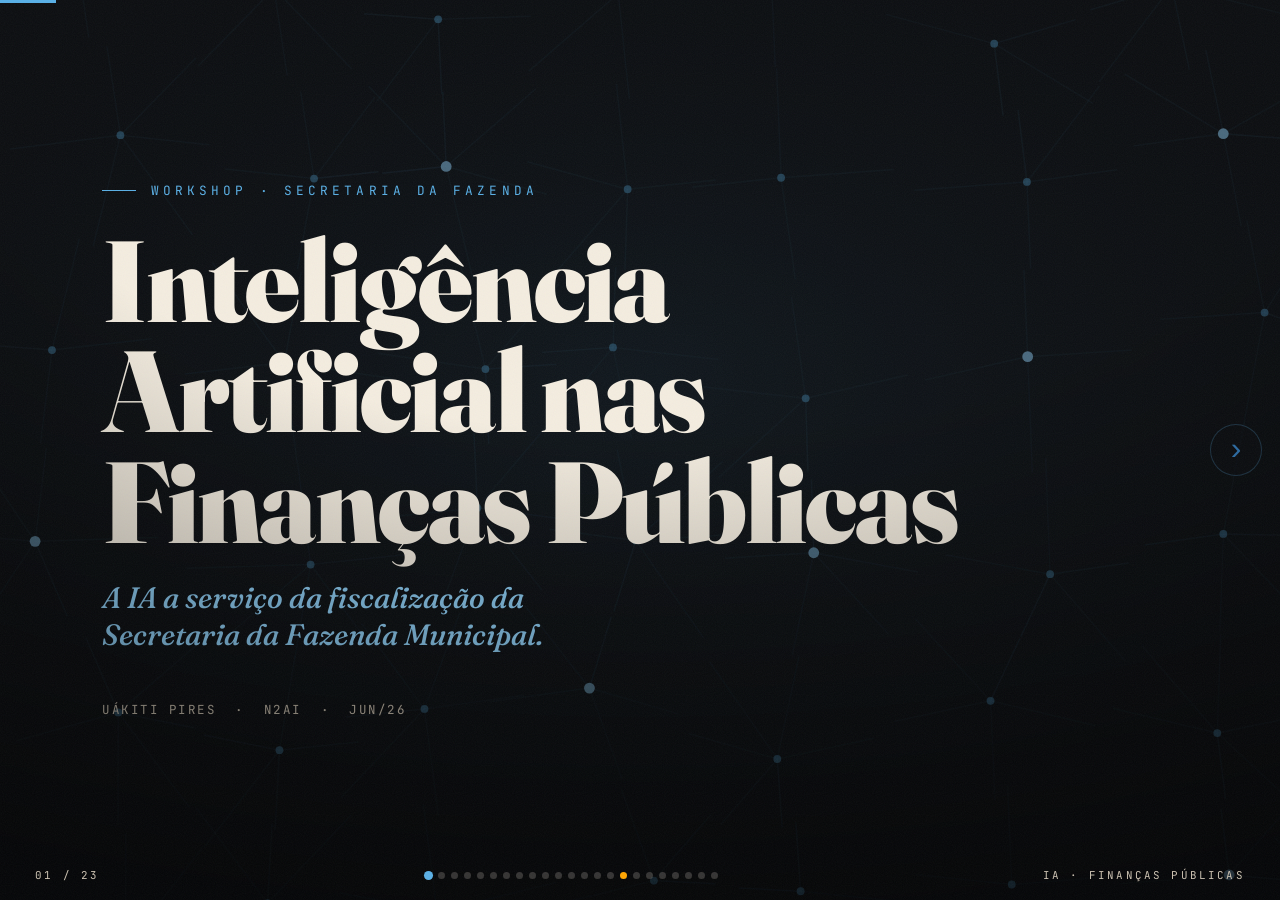
==== commit 9f6529cf: "Update index.html" ====
--- a/index.html
+++ b/index.html
@@ -564,7 +564,7 @@
         <!-- DIREITA: acordeão com os iframes das demonstrações -->
         <div class="demo-right">
           <div class="accordion iframe-acc">
-            <div class="acc-item active">
+            <div class="acc-item">
               <button class="acc-head"><span class="acc-num">IA Integrada aos Apps</span> </button>
               <div class="acc-frame">
                 <div class="frame-wrap">
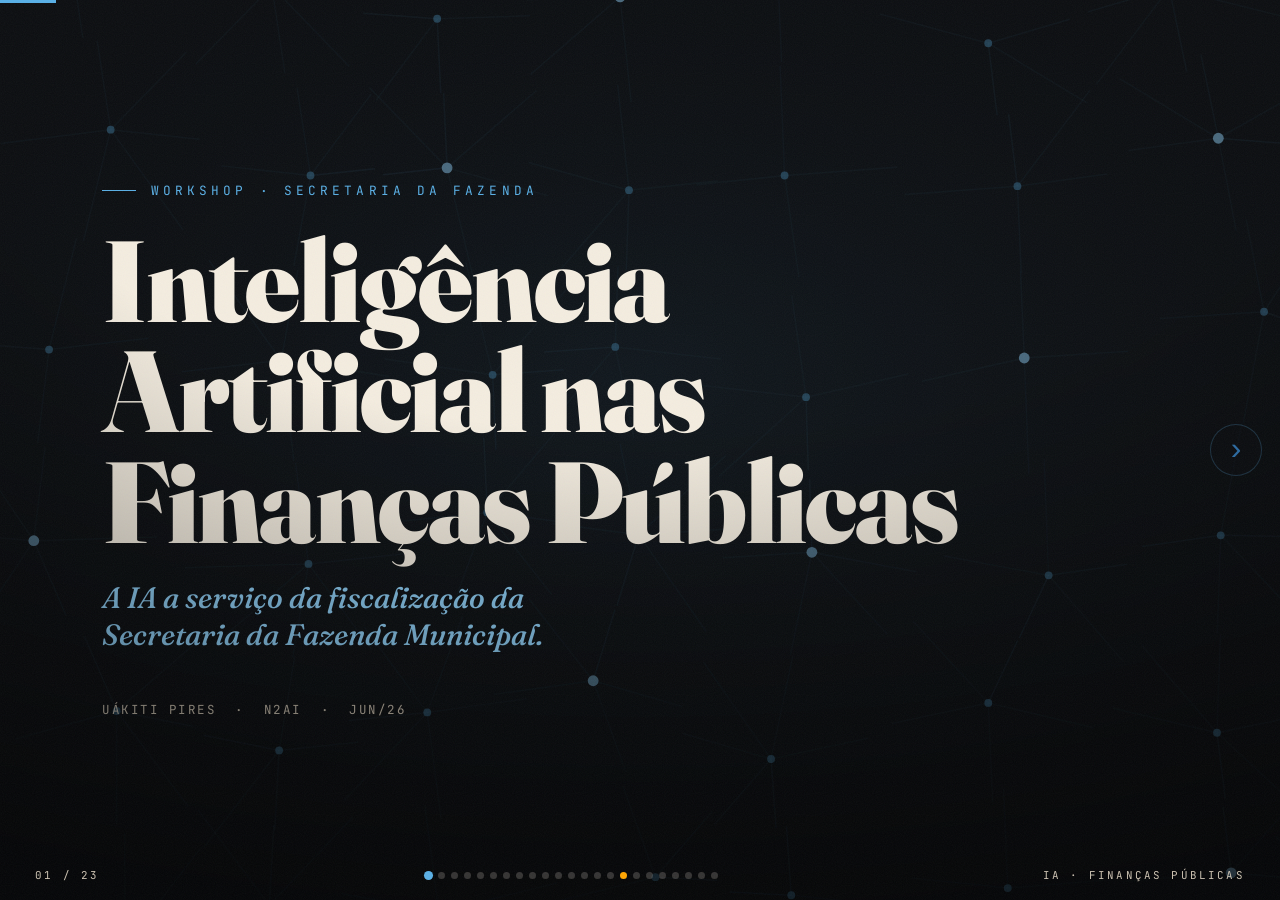
==== commit ab49db36: "Update index.html" ====
--- a/index.html
+++ b/index.html
@@ -568,7 +568,7 @@
               <button class="acc-head"><span class="acc-num">IA Integrada aos Apps</span> </button>
               <div class="acc-frame">
                 <div class="frame-wrap">
-                  <iframe src="about:blank" title="Demo google drive" data-src="https://www.youtube.com/embed/qwy3KAwvzEU" loading="lazy" allow="accelerometer; autoplay; clipboard-write; encrypted-media; gyroscope; picture-in-picture" allowfullscreen></iframe>
+                  <iframe src="about:blank" title="Demo google drive" data-src="https://www.youtube.com/embed/lpm5Npcyk7k" loading="lazy" frameborder="0" allow="accelerometer; autoplay; clipboard-write; encrypted-media; gyroscope; picture-in-picture; web-share" referrerpolicy="strict-origin-when-cross-origin" allowfullscreen></iframe>
                 </div>
               </div>
             </div>
@@ -576,7 +576,7 @@
               <button class="acc-head"><span class="acc-num">Chat Customizado</span> </button>
               <div class="acc-frame">
                 <div class="frame-wrap">
-                  <iframe src="about:blank" title="Demo librechat" data-src="https://www.youtube.com/embed/qwy3KAwvzEU" loading="lazy" allow="accelerometer; autoplay; clipboard-write; encrypted-media; gyroscope; picture-in-picture" allowfullscreen></iframe>
+                  <iframe src="about:blank" title="Demo librechat" data-src="https://www.youtube.com/embed/qX9j4W_W4T8" loading="lazy" frameborder="0" allow="accelerometer; autoplay; clipboard-write; encrypted-media; gyroscope; picture-in-picture; web-share" referrerpolicy="strict-origin-when-cross-origin" allowfullscreen></iframe>
                 </div>
               </div>
             </div>
@@ -584,7 +584,7 @@
               <button class="acc-head"><span class="acc-num">Consultas de Dados Dinâmicas</span> </button>
               <div class="acc-frame">
                 <div class="frame-wrap">
-                  <iframe src="about:blank" title="Demo dremio" data-src="https://www.youtube.com/embed/qwy3KAwvzEU" loading="lazy" allow="accelerometer; autoplay; clipboard-write; encrypted-media; gyroscope; picture-in-picture" allowfullscreen></iframe>
+                  <iframe src="about:blank" title="Demo dremio" data-src="https://www.youtube.com/embed/J4Zv6c2VglM" loading="lazy" frameborder="0" allow="accelerometer; autoplay; clipboard-write; encrypted-media; gyroscope; picture-in-picture; web-share" referrerpolicy="strict-origin-when-cross-origin" allowfullscreen></iframe>
                 </div>
               </div>
             </div>
@@ -592,7 +592,7 @@
               <button class="acc-head"> <span class="acc-num">Análise de Dados Dinâmica</span> </button>
               <div class="acc-frame">
                 <div class="frame-wrap">
-                  <iframe src="about:blank" title="Demo metabase" data-src="https://www.youtube.com/embed/qwy3KAwvzEU" loading="lazy" allow="accelerometer; autoplay; clipboard-write; encrypted-media; gyroscope; picture-in-picture" allowfullscreen></iframe>
+                  <iframe src="about:blank" title="Demo metabase" data-src="https://www.youtube.com/embed/TEfHnQTeio8" loading="lazy" frameborder="0" allow="accelerometer; autoplay; clipboard-write; encrypted-media; gyroscope; picture-in-picture; web-share" referrerpolicy="strict-origin-when-cross-origin" allowfullscreen></iframe>
                 </div>
               </div>
             </div>
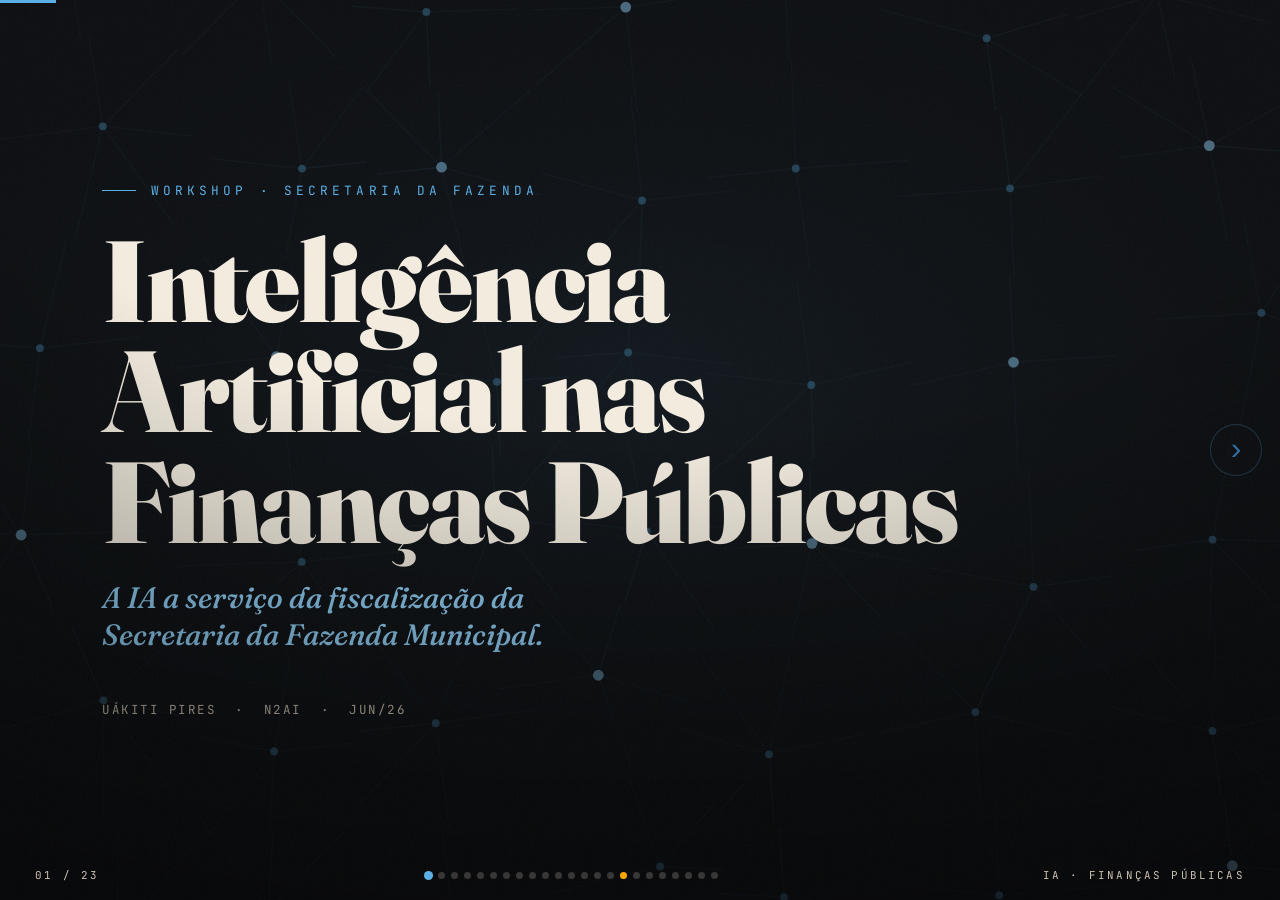
==== commit 9fc606a0: "Anima slides 11/13, adiciona GitHub corner e cache-busting - Slide 11: imagem Humano x IA vira SVG c" ====
--- a/index.html
+++ b/index.html
@@ -8,7 +8,8 @@
 <link rel="preconnect" href="https://fonts.googleapis.com">
 <link rel="preconnect" href="https://fonts.gstatic.com" crossorigin>
 <link href="https://fonts.googleapis.com/css2?family=Fraunces:ital,opsz,wght@0,9..144,300;0,9..144,500;0,9..144,600;0,9..144,900;1,9..144,500&family=Archivo:wght@300;400;500;600;700&family=JetBrains+Mono:wght@400;600&display=swap" rel="stylesheet">
-<link rel="stylesheet" href="css/style.css">
+<!-- bump ?v= sempre que css/style.css mudar, para forçar atualização (cache-busting) -->
+<link rel="stylesheet" href="css/style.css?v=2">
 </head>
 <body>
 <div class="grain"></div>
@@ -224,7 +225,74 @@
         <p class="lead reveal">Então a solução é não confiar cegamente em nenhum dos dois. Precisamos planejar uma forma de trabalho conjunto para que um corrija o outro: a máquina amplia o alcance e a velocidade; o humano valida o juízo e a veracidade.<br>Os erros de um não são os erros do outro.</p>
       </div>
       <div class="art">
-        <img class="reveal" src="imgs/humano_x_ia.png" alt="Humano e IA em colaboração" />
+        <!-- comparação Humano x IA LLMs vetorizada e ANIMADA (substitui imgs/humano_x_ia.png).
+             Ícones sempre visíveis; palavras "digitadas" letra a letra (~1 s cada) e, 0,5 s
+             após cada palavra, surge a marca ✔/✘. A sequência dispara quando o slide fica
+             .active (ver #s11.active .fl-letter/.fl-mark no CSS). -->
+        <svg viewBox="0 0 560 660" xmlns="http://www.w3.org/2000/svg"
+             font-family="Fraunces, Georgia, serif" text-anchor="middle" role="img"
+             aria-label="Comparação Humano x IA LLMs: ambos erram, alucinam, deliram, esquecem e mentem; apenas o humano engana e sente.">
+          <defs>
+            <g id="chk">
+              <circle r="17" fill="#3fb950"/>
+              <path d="M-7 0 L-2.5 6 L8 -6.5" fill="none" stroke="#ffffff" stroke-width="3.4" stroke-linecap="round" stroke-linejoin="round"/>
+            </g>
+            <g id="xno">
+              <path d="M-9 -9 L9 9 M9 -9 L-9 9" stroke="#e0564d" stroke-width="5" stroke-linecap="round"/>
+            </g>
+          </defs>
+          <!-- HUMANO (ícone azul) — sempre visível -->
+          <g fill="#8fd0f7">
+            <circle cx="140" cy="52" r="22"/>
+            <path d="M104 116 C104 86 118 78 140 78 C162 78 176 86 176 116 Z"/>
+          </g>
+          <text x="140" y="146" font-family="JetBrains Mono, monospace" font-size="17" font-weight="600" letter-spacing="2" fill="#8fd0f7">HUMANO</text>
+          <!-- IA LLMs (robô violeta) — sempre visível, aproximado da legenda (translate y) -->
+          <g transform="translate(0,30)">
+            <g fill="#b39ddb">
+              <rect x="417" y="18" width="6" height="14" rx="3"/>
+              <circle cx="420" cy="15" r="5.5"/>
+              <rect x="388" y="34" width="64" height="52" rx="12"/>
+              <rect x="376" y="50" width="9" height="20" rx="3.5"/>
+              <rect x="455" y="50" width="9" height="20" rx="3.5"/>
+            </g>
+            <g fill="#1a1d22">
+              <circle cx="406" cy="56" r="7"/>
+              <circle cx="434" cy="56" r="7"/>
+              <rect x="404" y="70" width="32" height="9" rx="2.5"/>
+            </g>
+            <g fill="#b39ddb"><circle cx="406" cy="56" r="2.6"/><circle cx="434" cy="56" r="2.6"/></g>
+          </g>
+          <text x="420" y="146" font-family="JetBrains Mono, monospace" font-size="17" font-weight="600" letter-spacing="1.5" fill="#b39ddb">IA LLMs</text>
+          <!-- divisória -->
+          <line x1="40" y1="168" x2="520" y2="168" stroke="rgba(90,176,230,.22)" stroke-width="1"/>
+          <!-- comportamentos: cada letra (.fl-letter) surge encadeada via animation-delay -->
+          <g fill="#f4ede0" font-size="44" font-weight="600">
+            <text x="280" y="218"><tspan class="fl-letter" style="animation-delay:0s">e</tspan><tspan class="fl-letter" style="animation-delay:.25s">r</tspan><tspan class="fl-letter" style="animation-delay:.5s">r</tspan><tspan class="fl-letter" style="animation-delay:.75s">a</tspan></text>
+            <text x="280" y="283"><tspan class="fl-letter" style="animation-delay:1.5s">a</tspan><tspan class="fl-letter" style="animation-delay:1.64s">l</tspan><tspan class="fl-letter" style="animation-delay:1.79s">u</tspan><tspan class="fl-letter" style="animation-delay:1.93s">c</tspan><tspan class="fl-letter" style="animation-delay:2.07s">i</tspan><tspan class="fl-letter" style="animation-delay:2.21s">n</tspan><tspan class="fl-letter" style="animation-delay:2.36s">a</tspan></text>
+            <text x="280" y="348"><tspan class="fl-letter" style="animation-delay:3s">d</tspan><tspan class="fl-letter" style="animation-delay:3.17s">e</tspan><tspan class="fl-letter" style="animation-delay:3.33s">l</tspan><tspan class="fl-letter" style="animation-delay:3.5s">i</tspan><tspan class="fl-letter" style="animation-delay:3.67s">r</tspan><tspan class="fl-letter" style="animation-delay:3.83s">a</tspan></text>
+            <text x="280" y="413"><tspan class="fl-letter" style="animation-delay:4.5s">e</tspan><tspan class="fl-letter" style="animation-delay:4.64s">s</tspan><tspan class="fl-letter" style="animation-delay:4.79s">q</tspan><tspan class="fl-letter" style="animation-delay:4.93s">u</tspan><tspan class="fl-letter" style="animation-delay:5.07s">e</tspan><tspan class="fl-letter" style="animation-delay:5.21s">c</tspan><tspan class="fl-letter" style="animation-delay:5.36s">e</tspan></text>
+            <text x="280" y="478"><tspan class="fl-letter" style="animation-delay:6s">m</tspan><tspan class="fl-letter" style="animation-delay:6.2s">e</tspan><tspan class="fl-letter" style="animation-delay:6.4s">n</tspan><tspan class="fl-letter" style="animation-delay:6.6s">t</tspan><tspan class="fl-letter" style="animation-delay:6.8s">e</tspan></text>
+            <text x="280" y="543"><tspan class="fl-letter" style="animation-delay:7.5s">e</tspan><tspan class="fl-letter" style="animation-delay:7.67s">n</tspan><tspan class="fl-letter" style="animation-delay:7.83s">g</tspan><tspan class="fl-letter" style="animation-delay:8s">a</tspan><tspan class="fl-letter" style="animation-delay:8.17s">n</tspan><tspan class="fl-letter" style="animation-delay:8.33s">a</tspan></text>
+            <text x="280" y="608"><tspan class="fl-letter" style="animation-delay:9s">s</tspan><tspan class="fl-letter" style="animation-delay:9.2s">e</tspan><tspan class="fl-letter" style="animation-delay:9.4s">n</tspan><tspan class="fl-letter" style="animation-delay:9.6s">t</tspan><tspan class="fl-letter" style="animation-delay:9.8s">e</tspan></text>
+          </g>
+          <!-- coluna HUMANO: ✔ em todos (surge 0,5 s após a palavra ser digitada) -->
+          <use href="#chk" class="fl-mark" style="animation-delay:1.5s"  x="140" y="204"/>
+          <use href="#chk" class="fl-mark" style="animation-delay:3s"    x="140" y="269"/>
+          <use href="#chk" class="fl-mark" style="animation-delay:4.5s"  x="140" y="334"/>
+          <use href="#chk" class="fl-mark" style="animation-delay:6s"    x="140" y="399"/>
+          <use href="#chk" class="fl-mark" style="animation-delay:7.5s"  x="140" y="464"/>
+          <use href="#chk" class="fl-mark" style="animation-delay:9s"    x="140" y="529"/>
+          <use href="#chk" class="fl-mark" style="animation-delay:10.5s" x="140" y="594"/>
+          <!-- coluna IA LLMs: ✔ até "mente"; ✘ em "engana" e "sente" -->
+          <use href="#chk" class="fl-mark" style="animation-delay:1.5s"  x="420" y="204"/>
+          <use href="#chk" class="fl-mark" style="animation-delay:3s"    x="420" y="269"/>
+          <use href="#chk" class="fl-mark" style="animation-delay:4.5s"  x="420" y="334"/>
+          <use href="#chk" class="fl-mark" style="animation-delay:6s"    x="420" y="399"/>
+          <use href="#chk" class="fl-mark" style="animation-delay:7.5s"  x="420" y="464"/>
+          <use href="#xno" class="fl-mark" style="animation-delay:9s"    x="420" y="529"/>
+          <use href="#xno" class="fl-mark" style="animation-delay:10.5s" x="420" y="594"/>
+        </svg>
       </div>
     </div>
   </section>
@@ -261,18 +329,105 @@
         <p class="lead reveal">Se a IA aponta um contribuinte, ela precisa explicar por que apontou aquele contribuinte com as devidas justificativas dos motivos da indicação — como um auto de infração precisa de <em class="hl">motivação</em>. IA sem fundamentação não se sustenta num processo. Assim como um lançamento sem motivação não se sustenta.</p>
       </div>
       <div class="art">
-        <div class="carousel flow-carousel" data-carousel>
-          <div class="carousel-track">
-            <div class="carousel-item"><img src="imgs/fluxo_dados_1.jpg" alt="Fluxo de dados — etapa 1"></div>
-            <div class="carousel-item"><img src="imgs/fluxo_dados_2.jpg" alt="Fluxo de dados — etapa 2"></div>
-            <div class="carousel-item"><img src="imgs/fluxo_dados_3.jpg" alt="Fluxo de dados — etapa 3"></div>
-            <div class="carousel-item"><img src="imgs/fluxo_dados_4.jpg" alt="Fluxo de dados — etapa 4"></div>
-            <div class="carousel-item"><img src="imgs/fluxo_dados_5.jpg" alt="Fluxo de dados — etapa 5"></div>
-          </div>
-          <button class="carousel-btn prev" type="button" aria-label="Anterior">&#8249;</button>
-          <button class="carousel-btn next" type="button" aria-label="Próxima">&#8250;</button>
-          <div class="carousel-dots" aria-hidden="true"></div>
-        </div>
+        <!-- Fluxo de dados (DIKW) AUTOCONTIDO (sem imagens): 5 etapas de 1,5 s
+             (ciclo 7,5 s, loop contínuo) — Dados → Informação → Conhecimento →
+             Insight → Sabedoria. Cada camada é revelada por SMIL (opacidade) e o
+             brilho verde vem do filtro #neon. Os keyTimes/values voltam a 0 em
+             t=0 e t=1 para o loop não dar salto. -->
+        <svg class="flow-svg" viewBox="0 0 300 470" xmlns="http://www.w3.org/2000/svg" role="img"
+             aria-label="Fluxo de dados (DIKW) animado: círculos vazios (Dados) ganham cor azul/rosa (Informação), são conectados por linhas pontilhadas (Conhecimento), dois ficam verde-neon (Insight) e o caminho entre eles acende (Sabedoria).">
+          <defs>
+            <filter id="neon" x="-80%" y="-80%" width="260%" height="260%">
+              <feGaussianBlur stdDeviation="3.4" result="b"/>
+              <feMerge><feMergeNode in="b"/><feMergeNode in="b"/><feMergeNode in="SourceGraphic"/></feMerge>
+            </filter>
+          </defs>
+
+          <rect x="0" y="0" width="300" height="470" rx="9" fill="#0b0d10"/>
+
+          <!-- CONHECIMENTO: linhas pontilhadas (3ª etapa) -->
+          <g stroke="#7f868e" stroke-width="1.6" stroke-dasharray="3 4" opacity="0">
+            <animate attributeName="opacity" dur="12.5s" repeatCount="indefinite" calcMode="linear" keyTimes="0;0.38;0.42;0.97;1" values="0;0;1;1;0"/>
+            <line x1="75" y1="120" x2="155" y2="105"/>
+            <line x1="155" y1="105" x2="230" y2="135"/>
+            <line x1="75" y1="120" x2="105" y2="178"/>
+            <line x1="155" y1="105" x2="190" y2="182"/>
+            <line x1="230" y1="135" x2="250" y2="215"/>
+            <line x1="105" y1="178" x2="190" y2="182"/>
+            <line x1="105" y1="178" x2="140" y2="252"/>
+            <line x1="190" y1="182" x2="215" y2="272"/>
+            <line x1="62"  y1="238" x2="105" y2="178"/>
+            <line x1="62"  y1="238" x2="92"  y2="322"/>
+            <line x1="140" y1="252" x2="165" y2="330"/>
+            <line x1="140" y1="252" x2="215" y2="272"/>
+            <line x1="215" y1="272" x2="245" y2="335"/>
+            <line x1="92"  y1="322" x2="165" y2="330"/>
+            <line x1="165" y1="330" x2="120" y2="400"/>
+            <line x1="165" y1="330" x2="205" y2="405"/>
+            <line x1="245" y1="335" x2="205" y2="405"/>
+            <line x1="92"  y1="322" x2="120" y2="400"/>
+            <line x1="250" y1="215" x2="215" y2="272"/>
+          </g>
+
+          <!-- INFORMAÇÃO: interior azul/rosa (2ª etapa) -->
+          <g opacity="0">
+            <animate attributeName="opacity" dur="12.5s" repeatCount="indefinite" calcMode="linear" keyTimes="0;0.18;0.22;0.97;1" values="0;0;1;1;0"/>
+            <circle cx="75"  cy="120" r="13" fill="#5ab0e6"/>
+            <circle cx="155" cy="105" r="13" fill="#e07ba8"/>
+            <circle cx="230" cy="135" r="13" fill="#5ab0e6"/>
+            <circle cx="105" cy="178" r="13" fill="#e07ba8"/>
+            <circle cx="190" cy="182" r="13" fill="#5ab0e6"/>
+            <circle cx="250" cy="215" r="13" fill="#e07ba8"/>
+            <circle cx="62"  cy="238" r="13" fill="#e07ba8"/>
+            <circle cx="140" cy="252" r="13" fill="#5ab0e6"/>
+            <circle cx="215" cy="272" r="13" fill="#e07ba8"/>
+            <circle cx="92"  cy="322" r="13" fill="#5ab0e6"/>
+            <circle cx="165" cy="330" r="13" fill="#e07ba8"/>
+            <circle cx="245" cy="335" r="13" fill="#5ab0e6"/>
+            <circle cx="120" cy="400" r="13" fill="#5ab0e6"/>
+            <circle cx="205" cy="405" r="13" fill="#e07ba8"/>
+          </g>
+
+          <!-- DADOS: contornos vazios (sempre visíveis = 1ª etapa) -->
+          <g fill="none" stroke="#c2c8cf" stroke-width="2">
+            <circle cx="75"  cy="120" r="13"/>
+            <circle cx="155" cy="105" r="13"/>
+            <circle cx="230" cy="135" r="13"/>
+            <circle cx="105" cy="178" r="13"/>
+            <circle cx="190" cy="182" r="13"/>
+            <circle cx="250" cy="215" r="13"/>
+            <circle cx="62"  cy="238" r="13"/>
+            <circle cx="140" cy="252" r="13"/>
+            <circle cx="215" cy="272" r="13"/>
+            <circle cx="92"  cy="322" r="13"/>
+            <circle cx="165" cy="330" r="13"/>
+            <circle cx="245" cy="335" r="13"/>
+            <circle cx="120" cy="400" r="13"/>
+            <circle cx="205" cy="405" r="13"/>
+          </g>
+
+          <!-- SABEDORIA: caminho neon entre os dois círculos verdes (5ª etapa) -->
+          <g opacity="0">
+            <animate attributeName="opacity" dur="12.5s" repeatCount="indefinite" calcMode="linear" keyTimes="0;0.78;0.82;0.97;1" values="0;0;1;1;0"/>
+            <polyline points="105,178 140,252 165,330 120,400" fill="none" stroke="#4dff4d" stroke-width="3.6" stroke-linecap="round" stroke-linejoin="round" filter="url(#neon)"/>
+          </g>
+
+          <!-- INSIGHT: dois círculos verde-neon (4ª etapa) -->
+          <g opacity="0">
+            <animate attributeName="opacity" dur="12.5s" repeatCount="indefinite" calcMode="linear" keyTimes="0;0.58;0.62;0.97;1" values="0;0;1;1;0"/>
+            <circle cx="105" cy="178" r="13.5" fill="#4dff4d" stroke="#c9ffc9" stroke-width="1.6" filter="url(#neon)"/>
+            <circle cx="120" cy="400" r="13.5" fill="#4dff4d" stroke="#c9ffc9" stroke-width="1.6" filter="url(#neon)"/>
+          </g>
+
+          <!-- TÍTULO da etapa (muda a cada 1,5 s) -->
+          <g font-family="Archivo, Arial, sans-serif" text-anchor="middle" font-weight="700" font-size="27" fill="#8fd0f7">
+            <text x="150" y="46" opacity="0">Dados<animate attributeName="opacity" dur="12.5s" repeatCount="indefinite" calcMode="linear" keyTimes="0;0.02;0.18;0.2;1" values="0;1;1;0;0"/></text>
+            <text x="150" y="46" opacity="0">Informação<animate attributeName="opacity" dur="12.5s" repeatCount="indefinite" calcMode="linear" keyTimes="0;0.2;0.22;0.38;0.4;1" values="0;0;1;1;0;0"/></text>
+            <text x="150" y="46" opacity="0">Conhecimento<animate attributeName="opacity" dur="12.5s" repeatCount="indefinite" calcMode="linear" keyTimes="0;0.4;0.42;0.58;0.6;1" values="0;0;1;1;0;0"/></text>
+            <text x="150" y="46" opacity="0">Insight<animate attributeName="opacity" dur="12.5s" repeatCount="indefinite" calcMode="linear" keyTimes="0;0.6;0.62;0.78;0.8;1" values="0;0;1;1;0;0"/></text>
+            <text x="150" y="46" opacity="0">Sabedoria<animate attributeName="opacity" dur="12.5s" repeatCount="indefinite" calcMode="linear" keyTimes="0;0.8;0.82;0.97;1" values="0;0;1;1;0"/></text>
+          </g>
+        </svg>
       </div>
     </div>
   </section>
@@ -794,6 +949,15 @@
 
 <!-- ============ SLIDE 23 — PERGUNTAS / CONTATO ============ -->
   <section class="slide" id="s23">
+    <!-- GitHub corner animado (braço acena no hover) -->
+    <a href="https://github.com/lorduakiti/apresentacao-ia-fiscal-2026" class="github-corner"
+       target="_blank" rel="noopener" aria-label="Ver o código no GitHub" title="Ver o código no GitHub">
+      <svg viewBox="0 0 250 250" aria-hidden="true">
+        <path d="M0,0 L115,115 L130,115 L142,142 L250,250 L250,0 Z"></path>
+        <path d="M128.3,109.0 C113.8,99.7 119.0,89.6 119.0,89.6 C122.0,82.7 120.5,78.6 120.5,78.6 C119.2,72.0 123.4,76.3 123.4,76.3 C127.3,80.9 125.5,87.3 125.5,87.3 C122.9,97.6 130.6,101.9 134.4,103.2" fill="currentColor" class="octo-arm"></path>
+        <path d="M115.0,115.0 C114.9,115.1 118.7,116.5 119.8,115.4 L133.7,101.6 C136.9,99.2 139.9,98.4 142.2,98.6 C133.8,88.0 127.5,74.4 143.8,58.0 C148.5,53.4 154.0,51.2 159.7,51.0 C160.3,49.4 163.2,43.6 171.4,40.1 C171.4,40.1 176.1,42.5 178.8,56.2 C183.1,58.6 187.2,61.8 190.9,65.4 C194.5,69.0 197.7,73.2 200.1,77.6 C213.8,80.2 216.3,84.9 216.3,84.9 C212.7,93.1 206.9,96.0 205.4,96.6 C205.1,102.4 203.0,107.8 198.3,112.5 C181.9,128.9 168.3,122.5 157.7,114.1 C157.9,116.9 156.7,120.9 152.7,124.9 L141.0,136.5 C139.8,137.7 141.6,141.9 141.9,141.8 Z" fill="currentColor" class="octo-body"></path>
+      </svg>
+    </a>
     <div class="thanks-split">
       <div class="thanks-left">
         <div class="kicker"><div class="clickcue"><span class="pulse"></span></div>Obrigado</div>
@@ -848,6 +1012,7 @@
   <iframe class="modal-iframe" src="" title="Conteúdo externo" referrerpolicy="no-referrer"></iframe>
 </div>
 
-<script src="js/app.js" defer></script>
+<!-- bump ?v= sempre que js/app.js mudar, para forçar atualização (cache-busting) -->
+<script src="js/app.js?v=2" defer></script>
 </body>
 </html>
--- a/css/style.css
+++ b/css/style.css
@@ -302,8 +302,16 @@
     animation-timing-function:ease;animation-fill-mode:forwards}
   @keyframes w2hrow{from{opacity:0}to{opacity:1}}
 
-  #s11 .art img{width:100%;max-width:520px;height:auto;border-radius:10px;border:1px solid var(--line);
-    box-shadow:0 22px 60px rgba(0,0,0,.4)}
+  /* slide 11: comparação Humano x IA LLMs em SVG (substitui a imagem) */
+  #s11 .art svg{width:min(40vw,520px);height:auto;overflow:visible}
+  /* slide 11: digitação encadeada — letras (.fl-letter) e marcas (.fl-mark) começam
+     ocultas e são reveladas por animation-delay (inline) quando o slide fica ativo.
+     A duração/curva vem da classe; o atraso de cada elemento vem do style inline. */
+  #s11 .fl-letter,#s11 .fl-mark{opacity:0}
+  #s11.active .fl-letter{animation-name:fl-type;animation-duration:.05s;animation-timing-function:steps(1);animation-fill-mode:both}
+  #s11.active .fl-mark{animation-name:fl-pop;animation-duration:.32s;animation-timing-function:ease;animation-fill-mode:both}
+  @keyframes fl-type{from{opacity:0}to{opacity:1}}
+  @keyframes fl-pop{from{opacity:0}to{opacity:1}}
   /* slides 5 e 10: imagem direita maior, preenchendo a coluna (como no slide 7) */
   #s10 .art img,#s5 .art img{width:100%;height:auto;display:block;
     border-radius:10px;border:1px solid var(--line);box-shadow:0 22px 60px rgba(0,0,0,.4)}
@@ -384,6 +392,18 @@
   #s23 .contact-info a:hover{color:var(--gold-bright);border-color:var(--gold-bright)}
   #s23 .contact-qr img{width:100%;max-width:170px;height:auto;display:block;
     background:#fff;padding:.5rem;border-radius:10px}
+  /* GitHub corner (slide final): octocat com braço que acena no hover */
+  .github-corner{position:absolute;top:0;right:0;z-index:30;border:0;color:var(--ink)}
+  .github-corner svg{position:absolute;top:0;right:0;border:0;width:84px;height:84px;
+    fill:var(--gold);color:var(--ink)}
+  .github-corner:hover svg{fill:var(--gold-bright)}
+  .github-corner .octo-arm{transform-origin:130px 106px}
+  .github-corner:hover .octo-arm{animation:octocat-wave 560ms ease-in-out}
+  @keyframes octocat-wave{0%,100%{transform:rotate(0)}20%,60%{transform:rotate(-25deg)}40%,80%{transform:rotate(10deg)}}
+  @media (max-width:500px){
+    .github-corner:hover .octo-arm{animation:none}
+    .github-corner .octo-arm{animation:octocat-wave 560ms ease-in-out}
+  }
 
   /* ---------- HUD ---------- */
   .hud{position:fixed;bottom:0;left:0;right:0;z-index:40;display:flex;justify-content:space-between;
@@ -420,10 +440,11 @@
   .clickcue .pulse{width:10px;height:10px;border-radius:50%;background:var(--gold);animation:pulse 1.6s ease infinite}
   /* para de pulsar quando a última animação do slide foi ativada */
   .clickcue.done .pulse{animation:none;opacity:.3}
-  /* carrossel de fluxo de dados (slide 12) — imagens retrato */
-  .flow-carousel{width:min(42vw,440px)}
-  .flow-carousel .carousel-item{min-width:100%;height:68vh;background:#0b0d10}
-  .flow-carousel .carousel-item img{width:100%;height:100%;object-fit:cover;display:block}
+  /* slide 13: fluxo de dados (DIKW) — SVG animado que referencia as imagens
+     do antigo carrossel (1,5 s por etapa). INLINE de propósito: um SVG externo
+     carregado via <img> não consegue buscar as imagens-quadro. */
+  #s13 .art svg.flow-svg{width:min(42vw,440px);height:auto;display:block;background:#0b0d10;
+    border:1px solid var(--line);border-radius:14px;box-shadow:0 30px 80px rgba(0,0,0,.5)}
   @keyframes pulse{0%,100%{opacity:.3;transform:scale(.8)}50%{opacity:1;transform:scale(1.2)}}
 
   @media(max-width:820px){
